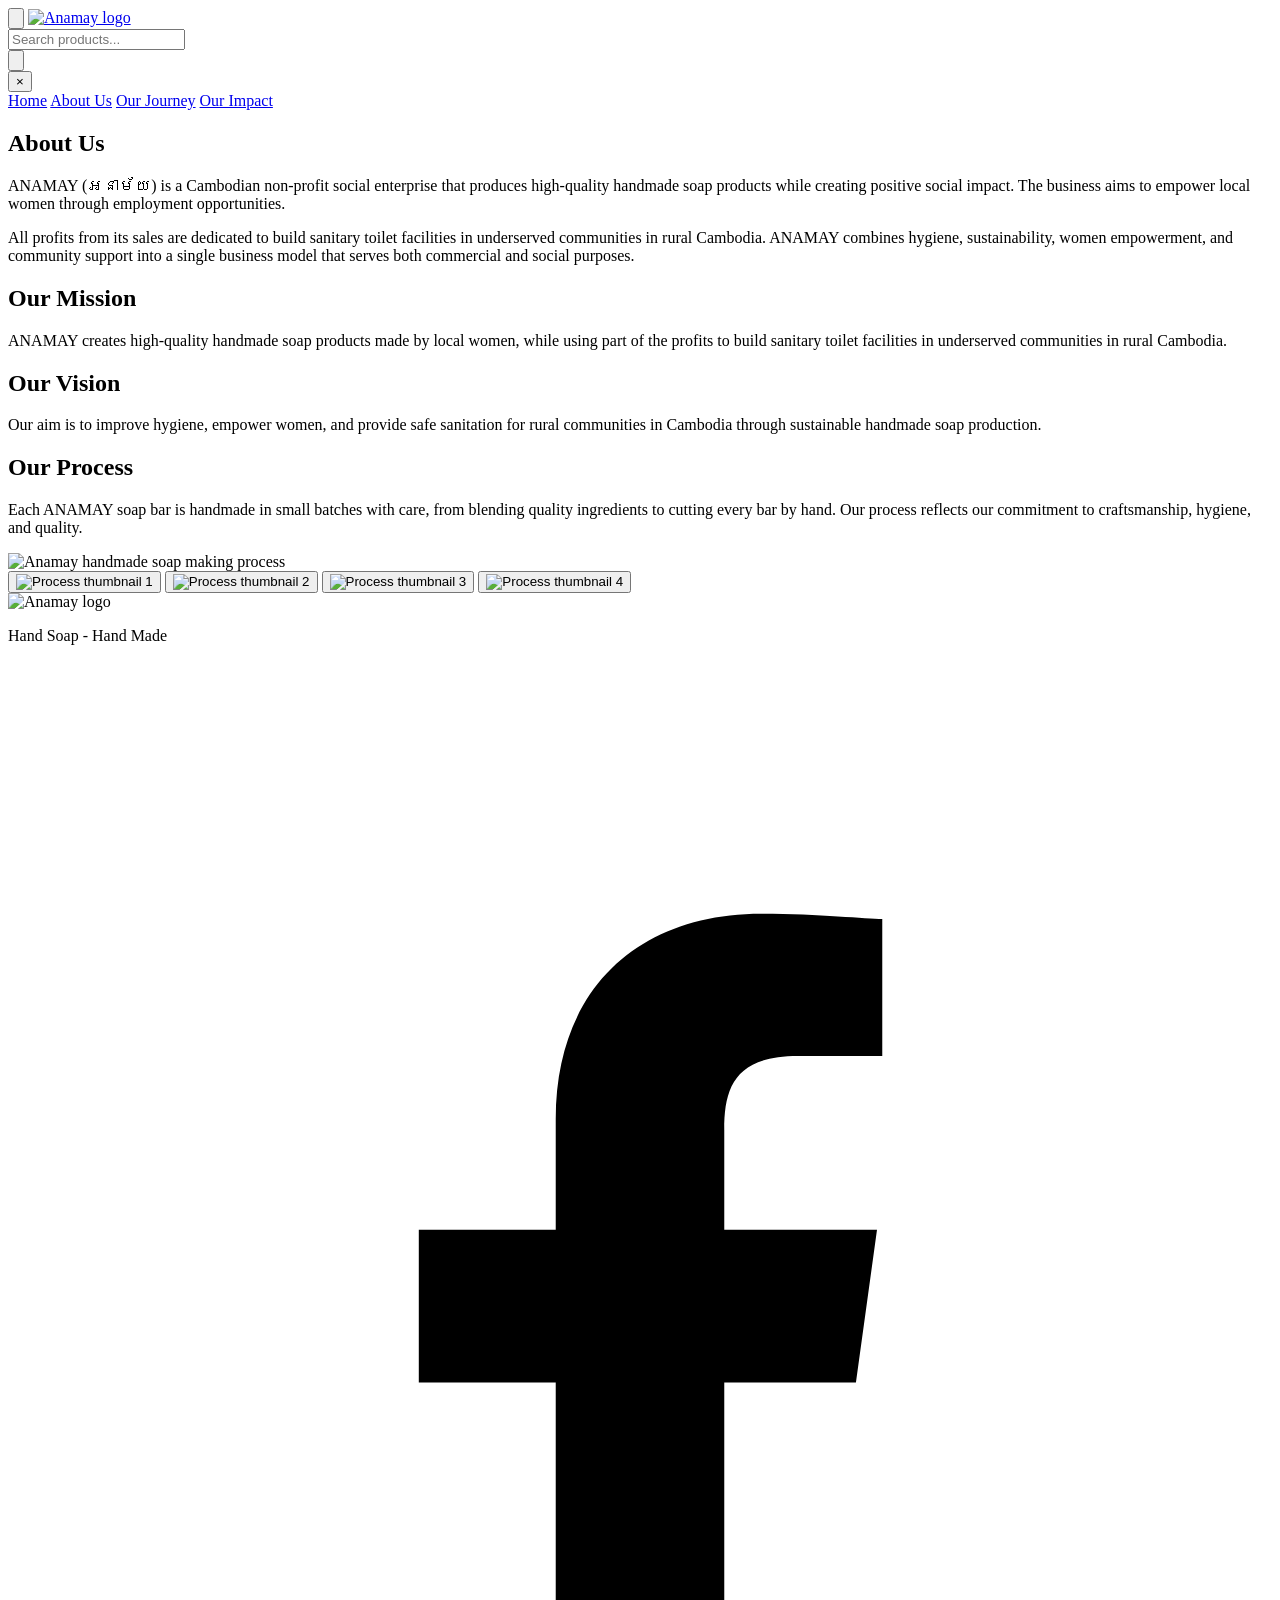
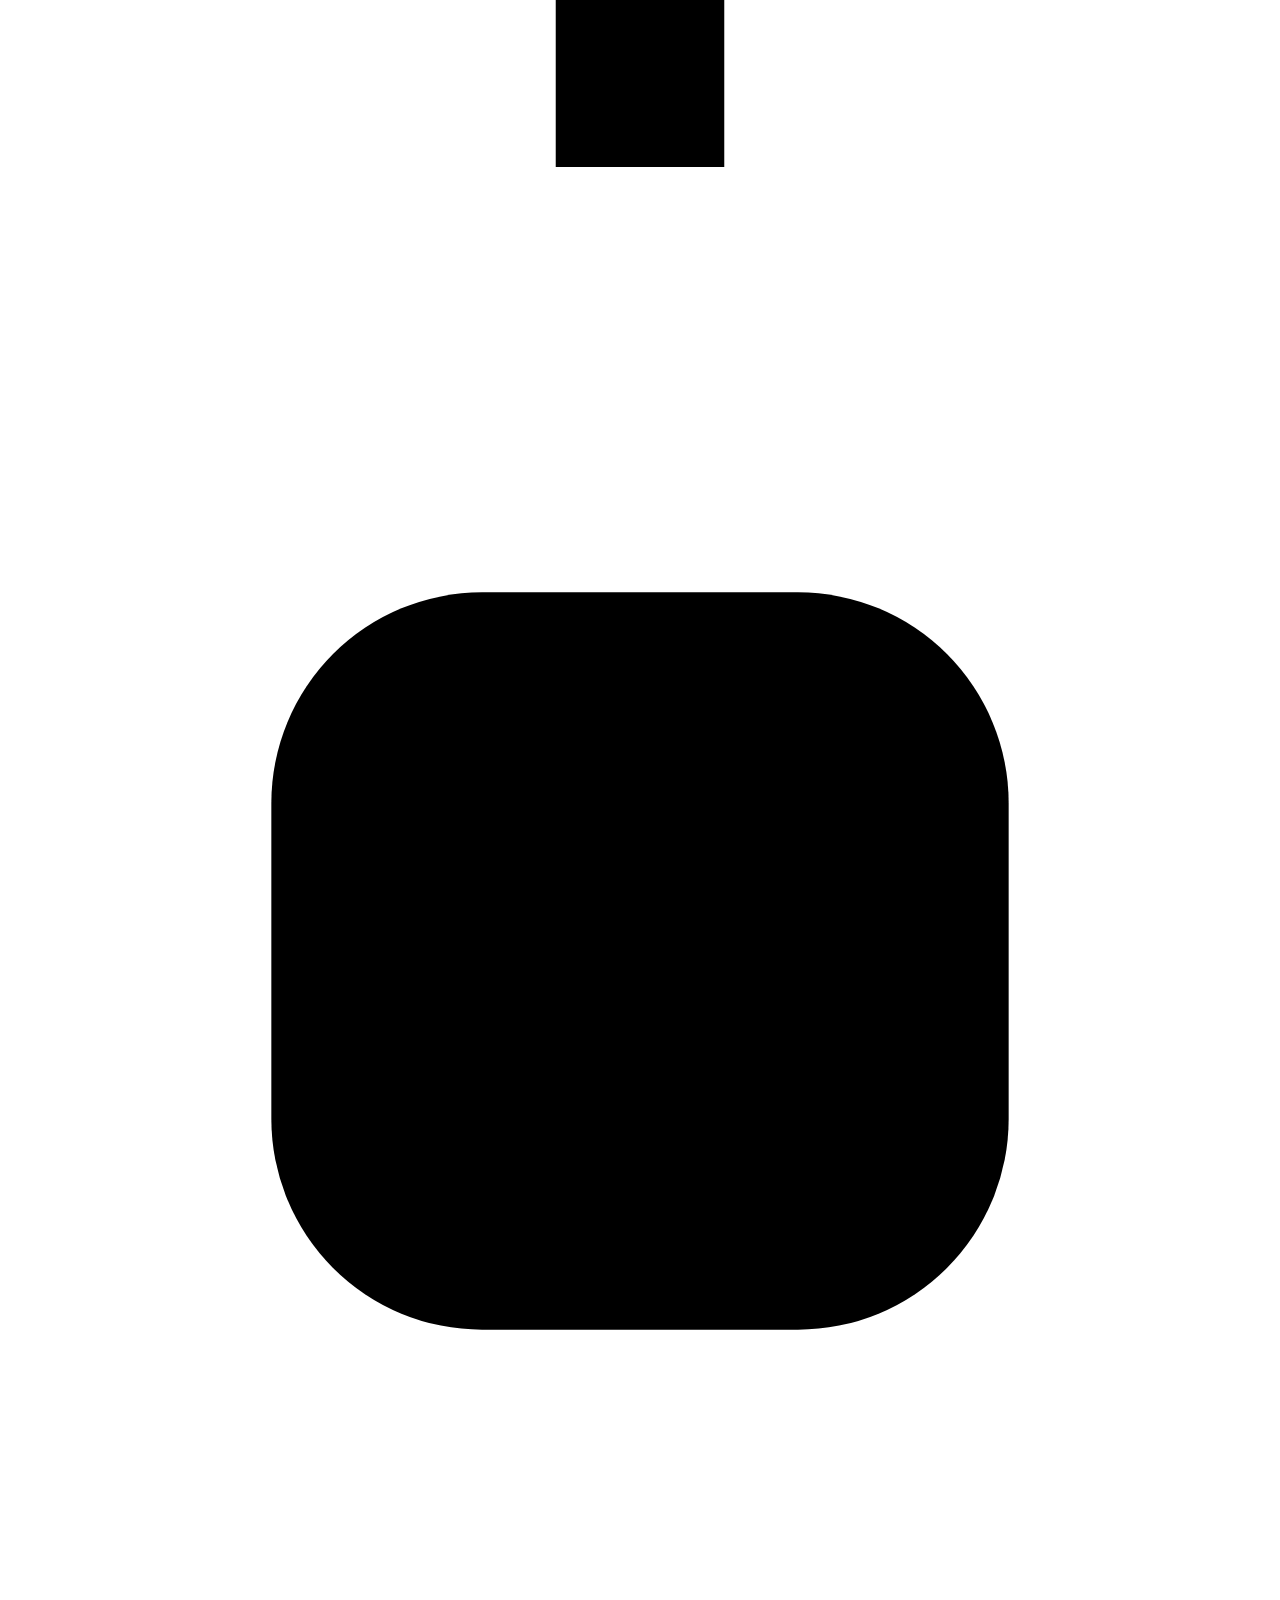
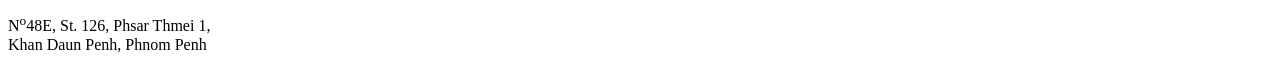
==== index.html @ b45b489f "Add files via upload" ====
<!DOCTYPE html>
<html lang="en">
<head>
  <meta charset="UTF-8" />
  <meta name="viewport" content="width=device-width, initial-scale=1.0" />
  <title>About Us | Anamay</title>

  <link rel="preconnect" href="https://fonts.googleapis.com">
  <link rel="preconnect" href="https://fonts.gstatic.com" crossorigin>
  <link href="https://fonts.googleapis.com/css2?family=Cormorant+Garamond:wght@500;600;700&family=Inter:wght@400;500;600;700&display=swap" rel="stylesheet">

  <link rel="stylesheet" href="../styles.css" />
</head>
<body class="about-us-page">
  <header class="site-header">
    <button class="icon-button" id="openMenu" aria-label="Open menu">
      <svg viewBox="0 0 24 24" aria-hidden="true">
        <line x1="3" y1="6" x2="21" y2="6"></line>
        <line x1="3" y1="12" x2="21" y2="12"></line>
        <line x1="3" y1="18" x2="21" y2="18"></line>
      </svg>
    </button>

    <a href="../home/" class="site-logo" aria-label="Anamay home">
      <img src="../images/anamay-logo.png" alt="Anamay logo" />
    </a>

    <div class="header-search">
      <input type="text" class="search-input" id="searchInput" placeholder="Search products..." />
      <div class="search-results" id="searchResults" aria-live="polite"></div>
      <button class="icon-button" id="searchToggle" aria-label="Open search">
        <svg viewBox="0 0 24 24" aria-hidden="true">
          <circle cx="11" cy="11" r="6.5"></circle>
          <line x1="16.2" y1="16.2" x2="21" y2="21"></line>
        </svg>
      </button>
    </div>
  </header>

  <aside class="side-menu" id="sideMenu">
    <button class="close-menu" id="closeMenu" aria-label="Close menu">&times;</button>
    <nav>
      <a href="../home/">Home</a>
      <a href="../about-us/">About Us</a>
      <a href="../our-journey/">Our Journey</a>
      <a href="../our-impact/">Our Impact</a>
    </nav>
  </aside>

  <div class="menu-backdrop" id="menuBackdrop"></div>

  <main class="about-page">
    <section class="about-section">
      <h1>About Us</h1>
      <div class="text-block narrow center-text">
        <p>
          ANAMAY (អនាម័យ) is a Cambodian non-profit social enterprise that produces high-quality handmade soap products while creating positive social impact. The business aims to empower local women through employment opportunities.
        </p>
        <p>
          All profits from its sales are dedicated to build sanitary toilet facilities in underserved communities in rural Cambodia. ANAMAY combines hygiene, sustainability, women empowerment, and community support into a single business model that serves both commercial and social purposes.
        </p>
      </div>
    </section>

    <section class="mission-vision-section">
      <article class="info-card">
        <h2>Our Mission</h2>
        <p>
          ANAMAY creates high-quality handmade soap products made by local women, while using part of the profits to build sanitary toilet facilities in underserved communities in rural Cambodia.
        </p>
      </article>

      <article class="info-card">
        <h2>Our Vision</h2>
        <p>
          Our aim is to improve hygiene, empower women, and provide safe sanitation for rural communities in Cambodia through sustainable handmade soap production.
        </p>
      </article>
    </section>

    <section class="process-section">
      <h2>Our Process</h2>
      <div class="text-block narrow center-text process-intro">
        <p>
          Each ANAMAY soap bar is handmade in small batches with care, from blending quality ingredients to cutting every bar by hand. Our process reflects our commitment to craftsmanship, hygiene, and quality.
        </p>
      </div>

      <div class="gallery process-gallery" data-gallery>
        <div class="main-image-wrap">
          <img class="main-gallery-image" src="../images/process-1.jpg" alt="Anamay handmade soap making process" />
        </div>

        <div class="thumbnail-row" aria-label="Choose process image">
          <button class="thumbnail is-active" data-index="0" data-image="../images/process-1.jpg" aria-label="Process image 1">
            <img src="../images/process-1.jpg" alt="Process thumbnail 1" />
          </button>
          <button class="thumbnail" data-index="1" data-image="../images/process-5.jpg" aria-label="Process image 2">
            <img src="../images/process-5.jpg" alt="Process thumbnail 2" />
          </button>
          <button class="thumbnail" data-index="2" data-image="../images/process-3.jpg" aria-label="Process image 3">
            <img src="../images/process-3.jpg" alt="Process thumbnail 3" />
          </button>
          <button class="thumbnail" data-index="3" data-image="../images/process-4.jpg" aria-label="Process image 4">
            <img src="../images/process-4.jpg" alt="Process thumbnail 4" />
          </button>
        </div>
      </div>
    </section>
  </main>

  <footer class="site-footer">
    <img src="../images/anamay-logo.png" alt="Anamay logo" class="footer-logo" />
    <p class="footer-slogan">Hand Soap - Hand Made</p>

    <div class="social-links">
      <a href="#" data-social="facebook" aria-label="Facebook">
        <svg viewBox="0 0 24 24" aria-hidden="true" class="facebook-icon">
          <path d="M13.6 21V13.7H16.1L16.5 10.8H13.6V8.9C13.6 8.1 13.8 7.5 15 7.5H16.6V4.9C16.3 4.9 15.4 4.8 14.3 4.8C12 4.8 10.4 6.2 10.4 8.7V10.8H7.8V13.7H10.4V21H13.6Z"/>
        </svg>
      </a>

      <a href="#" data-social="instagram" aria-label="Instagram">
        <svg viewBox="0 0 24 24" aria-hidden="true" class="instagram-icon">
          <rect x="5" y="5" width="14" height="14" rx="4" />
          <circle cx="12" cy="12" r="3.2" />
          <circle cx="16.7" cy="7.3" r="0.9" />
        </svg>
      </a>
    </div>

    <p class="footer-address">
      N<sup>o</sup>48E, St. 126, Phsar Thmei 1,
      <br> Khan Daun Penh, Phnom Penh
    </p>
  </footer>

  <script src="../script.js"></script>
</body>
</html>
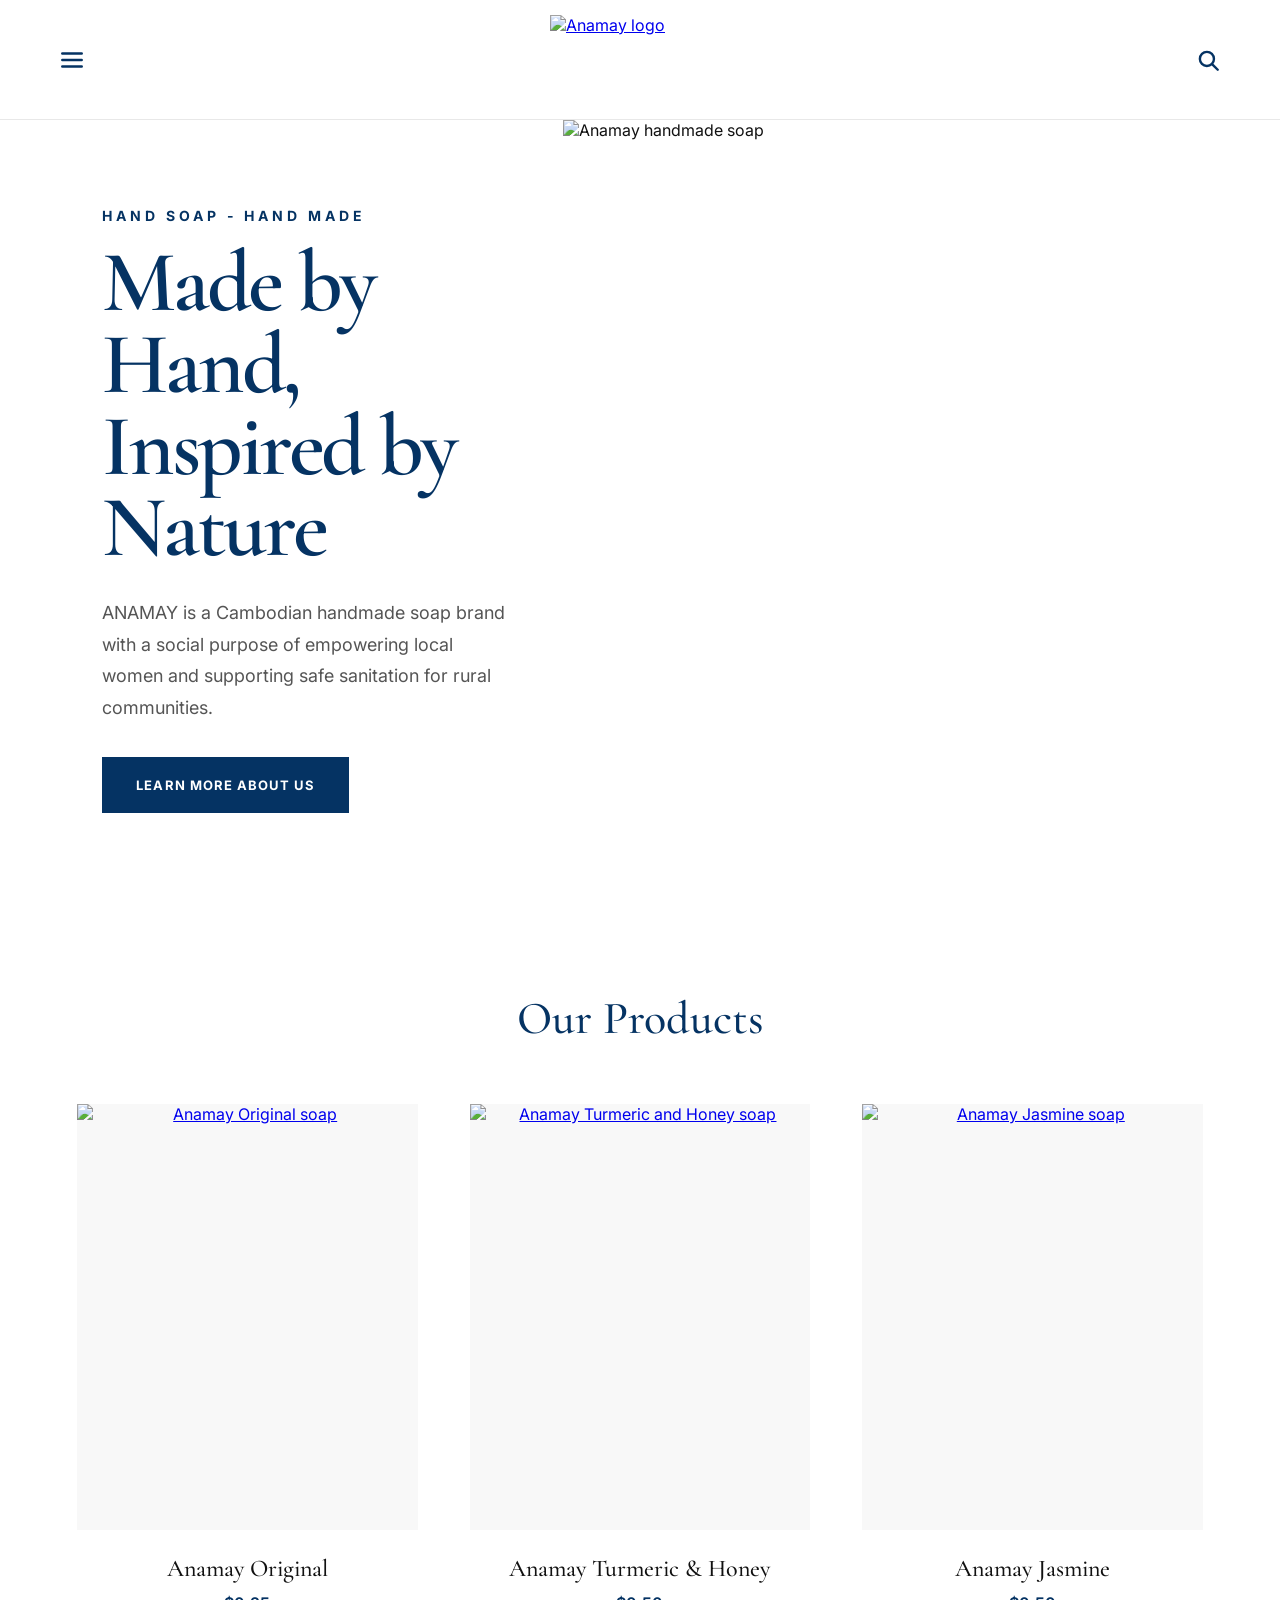
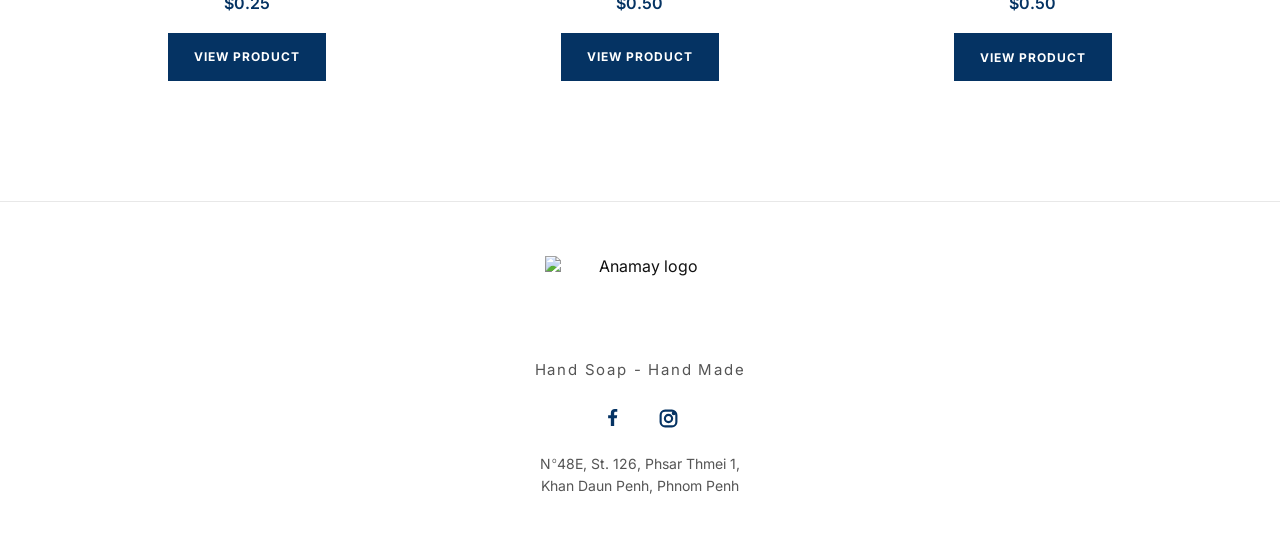
==== commit 930657c5: "Add files via upload" ====
--- a/index.html
+++ b/index.html
@@ -3,138 +3,11 @@
 <head>
   <meta charset="UTF-8" />
   <meta name="viewport" content="width=device-width, initial-scale=1.0" />
-  <title>About Us | Anamay</title>
-
-  <link rel="preconnect" href="https://fonts.googleapis.com">
-  <link rel="preconnect" href="https://fonts.gstatic.com" crossorigin>
-  <link href="https://fonts.googleapis.com/css2?family=Cormorant+Garamond:wght@500;600;700&family=Inter:wght@400;500;600;700&display=swap" rel="stylesheet">
-
-  <link rel="stylesheet" href="../styles.css" />
+  <title>Anamay</title>
+  <meta http-equiv="refresh" content="0; url=home/" />
+  <link rel="canonical" href="home/" />
 </head>
-<body class="about-us-page">
-  <header class="site-header">
-    <button class="icon-button" id="openMenu" aria-label="Open menu">
-      <svg viewBox="0 0 24 24" aria-hidden="true">
-        <line x1="3" y1="6" x2="21" y2="6"></line>
-        <line x1="3" y1="12" x2="21" y2="12"></line>
-        <line x1="3" y1="18" x2="21" y2="18"></line>
-      </svg>
-    </button>
-
-    <a href="../home/" class="site-logo" aria-label="Anamay home">
-      <img src="../images/anamay-logo.png" alt="Anamay logo" />
-    </a>
-
-    <div class="header-search">
-      <input type="text" class="search-input" id="searchInput" placeholder="Search products..." />
-      <div class="search-results" id="searchResults" aria-live="polite"></div>
-      <button class="icon-button" id="searchToggle" aria-label="Open search">
-        <svg viewBox="0 0 24 24" aria-hidden="true">
-          <circle cx="11" cy="11" r="6.5"></circle>
-          <line x1="16.2" y1="16.2" x2="21" y2="21"></line>
-        </svg>
-      </button>
-    </div>
-  </header>
-
-  <aside class="side-menu" id="sideMenu">
-    <button class="close-menu" id="closeMenu" aria-label="Close menu">&times;</button>
-    <nav>
-      <a href="../home/">Home</a>
-      <a href="../about-us/">About Us</a>
-      <a href="../our-journey/">Our Journey</a>
-      <a href="../our-impact/">Our Impact</a>
-    </nav>
-  </aside>
-
-  <div class="menu-backdrop" id="menuBackdrop"></div>
-
-  <main class="about-page">
-    <section class="about-section">
-      <h1>About Us</h1>
-      <div class="text-block narrow center-text">
-        <p>
-          ANAMAY (អនាម័យ) is a Cambodian non-profit social enterprise that produces high-quality handmade soap products while creating positive social impact. The business aims to empower local women through employment opportunities.
-        </p>
-        <p>
-          All profits from its sales are dedicated to build sanitary toilet facilities in underserved communities in rural Cambodia. ANAMAY combines hygiene, sustainability, women empowerment, and community support into a single business model that serves both commercial and social purposes.
-        </p>
-      </div>
-    </section>
-
-    <section class="mission-vision-section">
-      <article class="info-card">
-        <h2>Our Mission</h2>
-        <p>
-          ANAMAY creates high-quality handmade soap products made by local women, while using part of the profits to build sanitary toilet facilities in underserved communities in rural Cambodia.
-        </p>
-      </article>
-
-      <article class="info-card">
-        <h2>Our Vision</h2>
-        <p>
-          Our aim is to improve hygiene, empower women, and provide safe sanitation for rural communities in Cambodia through sustainable handmade soap production.
-        </p>
-      </article>
-    </section>
-
-    <section class="process-section">
-      <h2>Our Process</h2>
-      <div class="text-block narrow center-text process-intro">
-        <p>
-          Each ANAMAY soap bar is handmade in small batches with care, from blending quality ingredients to cutting every bar by hand. Our process reflects our commitment to craftsmanship, hygiene, and quality.
-        </p>
-      </div>
-
-      <div class="gallery process-gallery" data-gallery>
-        <div class="main-image-wrap">
-          <img class="main-gallery-image" src="../images/process-1.jpg" alt="Anamay handmade soap making process" />
-        </div>
-
-        <div class="thumbnail-row" aria-label="Choose process image">
-          <button class="thumbnail is-active" data-index="0" data-image="../images/process-1.jpg" aria-label="Process image 1">
-            <img src="../images/process-1.jpg" alt="Process thumbnail 1" />
-          </button>
-          <button class="thumbnail" data-index="1" data-image="../images/process-5.jpg" aria-label="Process image 2">
-            <img src="../images/process-5.jpg" alt="Process thumbnail 2" />
-          </button>
-          <button class="thumbnail" data-index="2" data-image="../images/process-3.jpg" aria-label="Process image 3">
-            <img src="../images/process-3.jpg" alt="Process thumbnail 3" />
-          </button>
-          <button class="thumbnail" data-index="3" data-image="../images/process-4.jpg" aria-label="Process image 4">
-            <img src="../images/process-4.jpg" alt="Process thumbnail 4" />
-          </button>
-        </div>
-      </div>
-    </section>
-  </main>
-
-  <footer class="site-footer">
-    <img src="../images/anamay-logo.png" alt="Anamay logo" class="footer-logo" />
-    <p class="footer-slogan">Hand Soap - Hand Made</p>
-
-    <div class="social-links">
-      <a href="#" data-social="facebook" aria-label="Facebook">
-        <svg viewBox="0 0 24 24" aria-hidden="true" class="facebook-icon">
-          <path d="M13.6 21V13.7H16.1L16.5 10.8H13.6V8.9C13.6 8.1 13.8 7.5 15 7.5H16.6V4.9C16.3 4.9 15.4 4.8 14.3 4.8C12 4.8 10.4 6.2 10.4 8.7V10.8H7.8V13.7H10.4V21H13.6Z"/>
-        </svg>
-      </a>
-
-      <a href="#" data-social="instagram" aria-label="Instagram">
-        <svg viewBox="0 0 24 24" aria-hidden="true" class="instagram-icon">
-          <rect x="5" y="5" width="14" height="14" rx="4" />
-          <circle cx="12" cy="12" r="3.2" />
-          <circle cx="16.7" cy="7.3" r="0.9" />
-        </svg>
-      </a>
-    </div>
-
-    <p class="footer-address">
-      N<sup>o</sup>48E, St. 126, Phsar Thmei 1,
-      <br> Khan Daun Penh, Phnom Penh
-    </p>
-  </footer>
-
-  <script src="../script.js"></script>
+<body>
+  <p>Redirecting to <a href="home/">Anamay Home</a>...</p>
 </body>
 </html>
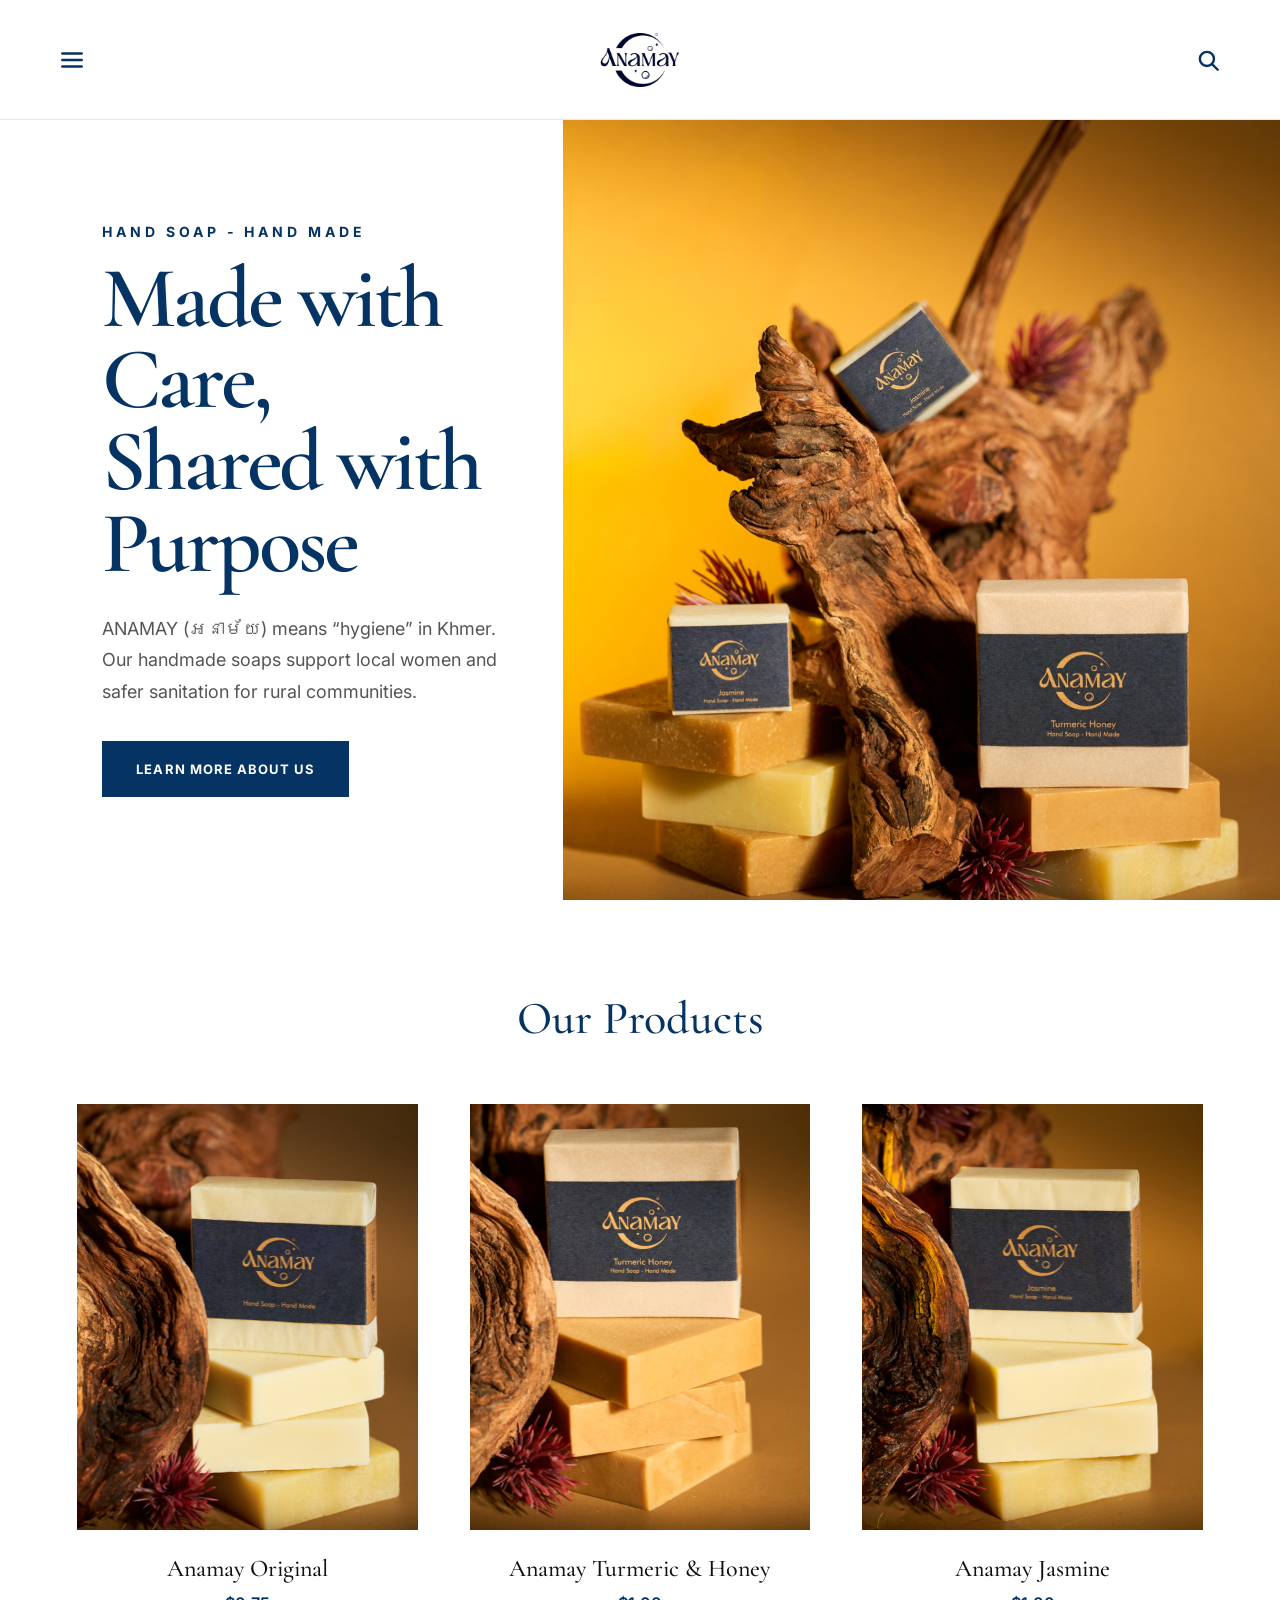
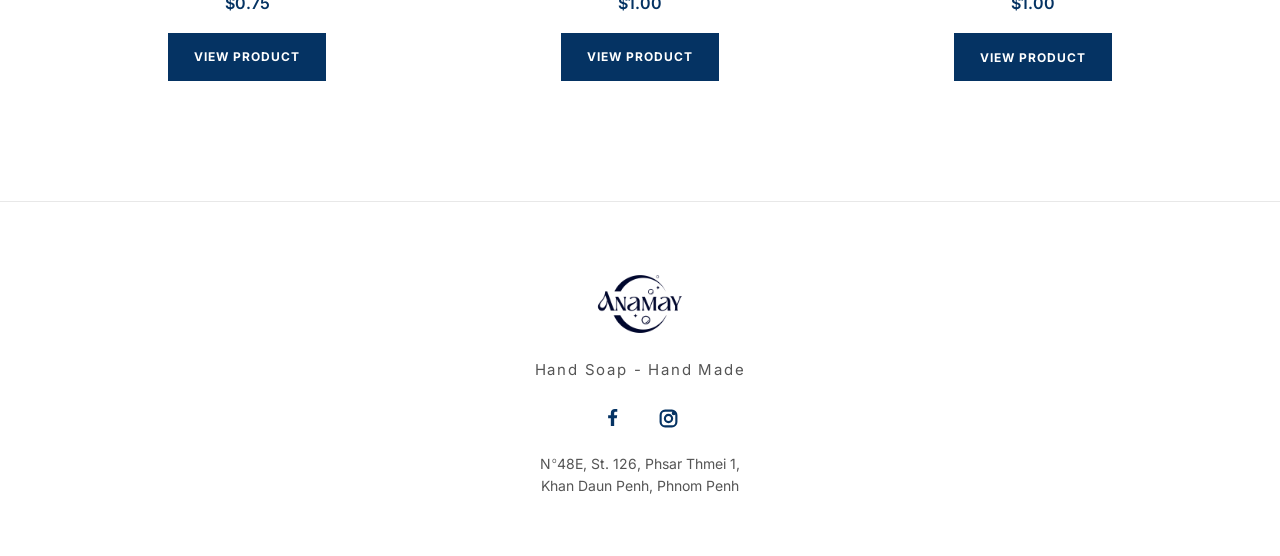
==== commit 984902c6: "update on price and home page" ====
--- a/index.html
+++ b/index.html
@@ -3,11 +3,129 @@
 <head>
   <meta charset="UTF-8" />
   <meta name="viewport" content="width=device-width, initial-scale=1.0" />
-  <title>Anamay</title>
-  <meta http-equiv="refresh" content="0; url=home/" />
-  <link rel="canonical" href="home/" />
+  <title>Anamay | Cambodian Handmade Soap</title>
+
+  <link rel="preconnect" href="https://fonts.googleapis.com">
+  <link rel="preconnect" href="https://fonts.gstatic.com" crossorigin>
+  <link href="https://fonts.googleapis.com/css2?family=Cormorant+Garamond:wght@500;600;700&family=Inter:wght@400;500;600;700&display=swap" rel="stylesheet">
+
+  <link rel="stylesheet" href="./styles.css" />
 </head>
-<body>
-  <p>Redirecting to <a href="home/">Anamay Home</a>...</p>
+
+<body class="home-page">
+<header class="site-header">
+  <button class="icon-button" id="openMenu" aria-label="Open menu">
+    <svg viewBox="0 0 24 24" aria-hidden="true">
+      <line x1="3" y1="6" x2="21" y2="6"></line>
+      <line x1="3" y1="12" x2="21" y2="12"></line>
+      <line x1="3" y1="18" x2="21" y2="18"></line>
+    </svg>
+  </button>
+
+  <a href="./" class="site-logo" aria-label="Anamay home">
+    <img src="./images/anamay-logo.png" alt="Anamay logo" />
+  </a>
+
+  <div class="header-search">
+    <input type="text" class="search-input" id="searchInput" placeholder="Search products..." />
+    <div class="search-results" id="searchResults" aria-live="polite"></div>
+    <button class="icon-button" id="searchToggle" aria-label="Open search">
+      <svg viewBox="0 0 24 24" aria-hidden="true">
+        <circle cx="11" cy="11" r="6.5"></circle>
+        <line x1="16.2" y1="16.2" x2="21" y2="21"></line>
+      </svg>
+    </button>
+  </div>
+</header>
+
+<aside class="side-menu" id="sideMenu">
+  <button class="close-menu" id="closeMenu" aria-label="Close menu">&times;</button>
+  <nav>
+    <a href="./">Home</a>
+    <a href="./about-us/">About Us</a>
+    <a href="./our-journey/">Our Journey</a>
+    <a href="./our-impact/">Our Impact</a>
+  </nav>
+</aside>
+
+<div class="menu-backdrop" id="menuBackdrop"></div>
+
+<main>
+  <section class="hero">
+    <div class="hero-copy">
+      <p class="eyebrow">Hand Soap - Hand Made</p>
+      <h1>Made with Care, <br> Shared with Purpose</h1>
+      <p class="hero-description">
+        ANAMAY (អនាម័យ) means “hygiene” in Khmer. Our handmade soaps support local women and safer sanitation for rural communities.
+      </p>
+      <a href="./about-us/" class="primary-button">Learn More About Us</a>
+    </div>
+
+    <div class="hero-image">
+      <img src="./images/hero.jpg" alt="Anamay handmade soap" />
+    </div>
+  </section>
+
+  <section class="products" id="products">
+    <h2>Our Products</h2>
+
+    <div class="product-grid">
+      <article class="product-card">
+        <a href="./anamay-original/" class="product-image">
+          <img src="./images/product-original.jpg" alt="Anamay Original soap" />
+        </a>
+        <h3>Anamay Original</h3>
+        <p class="price">$0.75</p>
+        <a href="./anamay-original/" class="product-button">View Product</a>
+      </article>
+
+      <article class="product-card">
+        <a href="./turmeric-honey/" class="product-image">
+          <img src="./images/product-turmeric-honey.jpg" alt="Anamay Turmeric and Honey soap" />
+        </a>
+        <h3>Anamay Turmeric &amp; Honey</h3>
+        <p class="price">$1.00</p>
+        <a href="./turmeric-honey/" class="product-button">View Product</a>
+      </article>
+
+      <article class="product-card">
+        <a href="./jasmine/" class="product-image">
+          <img src="./images/product-jasmine.jpg" alt="Anamay Jasmine soap" />
+        </a>
+        <h3>Anamay Jasmine</h3>
+        <p class="price">$1.00</p>
+        <a href="./jasmine/" class="product-button">View Product</a>
+      </article>
+    </div>
+  </section>
+</main>
+
+<footer class="site-footer">
+  <img src="./images/anamay-logo.png" alt="Anamay logo" class="footer-logo" />
+  <p class="footer-slogan">Hand Soap - Hand Made</p>
+
+  <div class="social-links">
+    <a href="#" data-social="facebook" aria-label="Facebook">
+      <svg viewBox="0 0 24 24" aria-hidden="true" class="facebook-icon">
+        <path d="M13.6 21V13.7H16.1L16.5 10.8H13.6V8.9C13.6 8.1 13.8 7.5 15 7.5H16.6V4.9C16.3 4.9 15.4 4.8 14.3 4.8C12 4.8 10.4 6.2 10.4 8.7V10.8H7.8V13.7H10.4V21H13.6Z"/>
+      </svg>
+    </a>
+
+    <a href="#" data-social="instagram" aria-label="Instagram">
+      <svg viewBox="0 0 24 24" aria-hidden="true" class="instagram-icon">
+        <rect x="5" y="5" width="14" height="14" rx="4" />
+        <circle cx="12" cy="12" r="3.2" />
+        <circle cx="16.7" cy="7.3" r="0.9" />
+      </svg>
+    </a>
+  </div>
+
+  <p class="footer-address">
+    N<sup>o</sup>48E, St. 126, Phsar Thmei 1,
+    <br> Khan Daun Penh, Phnom Penh
+  </p>
+</footer>
+
+<script src="./script.js"></script>
 </body>
-</html>
+</html>
--- a/styles.css
+++ b/styles.css
@@ -0,0 +1,1129 @@
+:root {
+  --brand-blue: #053363;
+  --white: #ffffff;
+  --text: #111111;
+  --muted: #555555;
+  --border: #e8e8e8;
+  --soft: #f8f8f8;
+}
+
+* {
+  box-sizing: border-box;
+}
+
+html {
+  scroll-behavior: smooth;
+}
+
+body {
+  margin: 0;
+  background: var(--white);
+  color: var(--text);
+  font-family: "Inter", Arial, sans-serif;
+}
+
+img {
+  max-width: 100%;
+  display: block;
+}
+
+/* SHARED HEADER */
+.site-header {
+  height: 120px;
+  background: var(--white);
+  border-bottom: 1px solid var(--border);
+  display: flex;
+  align-items: center;
+  justify-content: space-between;
+  padding: 0 4vw;
+  position: sticky;
+  top: 0;
+  z-index: 20;
+}
+
+.site-logo {
+  position: absolute;
+  left: 50%;
+  transform: translateX(-50%);
+  height: 96px;
+  display: flex;
+  align-items: center;
+  justify-content: center;
+}
+
+.site-logo img {
+  width: 180px;
+  height: 90px;
+  object-fit: contain;
+}
+
+.icon-button {
+  width: 42px;
+  height: 42px;
+  border: 0;
+  background: transparent;
+  padding: 8px;
+  cursor: pointer;
+  color: var(--brand-blue);
+}
+
+.icon-button svg {
+  width: 100%;
+  height: 100%;
+  fill: none;
+  stroke: currentColor;
+  stroke-width: 2.2;
+  stroke-linecap: round;
+}
+
+.header-search {
+  display: flex;
+  align-items: center;
+  gap: 10px;
+}
+
+.search-input {
+  width: 0;
+  opacity: 0;
+  border: 0;
+  border-bottom: 1px solid var(--brand-blue);
+  outline: 0;
+  padding: 8px 0;
+  font-family: inherit;
+  transition: width 0.25s ease, opacity 0.25s ease;
+}
+
+.search-input.is-visible {
+  width: 210px;
+  opacity: 1;
+  padding: 8px 4px;
+}
+
+/* PRODUCT SEARCH */
+.header-search {
+  position: relative;
+}
+
+.search-results {
+  position: absolute;
+  top: 48px;
+  right: 0;
+  width: 310px;
+  background: var(--white);
+  border: 1px solid var(--border);
+  box-shadow: 0 18px 45px rgba(0, 0, 0, 0.08);
+  padding: 8px;
+  display: none;
+  z-index: 60;
+}
+
+.search-results.is-visible {
+  display: block;
+}
+
+.search-result-item {
+  display: grid;
+  grid-template-columns: 48px 1fr;
+  gap: 12px;
+  align-items: center;
+  padding: 10px;
+  text-decoration: none;
+  color: var(--text);
+  transition: background 0.2s ease;
+}
+
+.search-result-item:hover {
+  background: var(--soft);
+}
+
+.search-result-item img {
+  width: 48px;
+  height: 48px;
+  object-fit: cover;
+  background: var(--soft);
+}
+
+.search-result-item strong {
+  display: block;
+  color: var(--brand-blue);
+  font-family: "Cormorant Garamond", serif;
+  font-size: 20px;
+  line-height: 1;
+  font-weight: 600;
+}
+
+.search-result-item span {
+  display: block;
+  margin-top: 5px;
+  color: var(--muted);
+  font-size: 13px;
+}
+
+.search-empty {
+  padding: 14px 12px;
+  color: var(--muted);
+  font-size: 14px;
+  text-align: left;
+}
+
+@media (max-width: 900px) {
+  .search-results {
+    width: min(310px, 82vw);
+    top: 46px;
+  }
+}
+
+
+.side-menu {
+  position: fixed;
+  top: 0;
+  left: -340px;
+  width: 320px;
+  max-width: 85vw;
+  height: 100vh;
+  background: var(--white);
+  z-index: 40;
+  padding: 36px 32px;
+  transition: left 0.3s ease;
+  border-right: 1px solid var(--border);
+}
+
+.side-menu.is-open {
+  left: 0;
+}
+
+.close-menu {
+  border: 0;
+  background: transparent;
+  color: var(--brand-blue);
+  font-size: 34px;
+  cursor: pointer;
+  margin-bottom: 52px;
+}
+
+.side-menu nav {
+  display: flex;
+  flex-direction: column;
+  gap: 26px;
+}
+
+.side-menu a {
+  color: var(--brand-blue);
+  text-decoration: none;
+  font-family: "Cormorant Garamond", serif;
+  font-size: 32px;
+}
+
+.menu-backdrop {
+  position: fixed;
+  inset: 0;
+  background: rgba(0, 0, 0, 0.2);
+  z-index: 30;
+  opacity: 0;
+  pointer-events: none;
+  transition: opacity 0.3s ease;
+}
+
+.menu-backdrop.is-visible {
+  opacity: 1;
+  pointer-events: auto;
+}
+
+/* HOME */
+.hero {
+  min-height: calc(100vh - 120px);
+  display: grid;
+  grid-template-columns: 44% 56%;
+  background: var(--white);
+}
+
+.hero-copy {
+  display: flex;
+  flex-direction: column;
+  justify-content: center;
+  padding: 6vw 3.5vw 6vw 8vw;
+}
+
+.eyebrow {
+  margin: 0 0 18px;
+  color: var(--brand-blue);
+  font-size: 14px;
+  letter-spacing: 0.28em;
+  text-transform: uppercase;
+  font-weight: 700;
+}
+
+.hero h1 {
+  margin: 0;
+  color: var(--brand-blue);
+  font-family: "Cormorant Garamond", serif;
+  font-size: clamp(64px, 6.8vw, 124px);
+  line-height: 0.94;
+  font-weight: 600;
+  letter-spacing: -0.035em;
+}
+
+.hero-description {
+  max-width: 520px;
+  margin: 28px 0 34px;
+  color: var(--muted);
+  font-size: 18px;
+  line-height: 1.75;
+}
+
+.primary-button,
+.product-button {
+  display: inline-flex;
+  align-items: center;
+  justify-content: center;
+  background: var(--brand-blue);
+  color: var(--white);
+  text-decoration: none;
+  text-transform: uppercase;
+  letter-spacing: 0.08em;
+  font-size: 13px;
+  font-weight: 700;
+  min-height: 56px;
+  padding: 0 34px;
+  width: fit-content;
+  transition: opacity 0.2s ease;
+}
+
+.primary-button:hover,
+.product-button:hover {
+  opacity: 0.86;
+}
+
+.hero-image {
+  height: calc(100vh - 120px);
+  min-height: 650px;
+  overflow: hidden;
+}
+
+.hero-image img {
+  width: 100%;
+  height: 100%;
+  object-fit: cover;
+  object-position: center 58%;
+}
+
+.products {
+  padding: 90px 6vw 120px;
+}
+
+.products h2 {
+  margin: 0 0 58px;
+  color: var(--brand-blue);
+  text-align: center;
+  font-family: "Cormorant Garamond", serif;
+  font-size: 46px;
+  font-weight: 500;
+}
+
+.product-grid {
+  display: grid;
+  grid-template-columns: repeat(3, minmax(0, 1fr));
+  gap: 52px;
+  max-width: 1220px;
+  margin: 0 auto;
+}
+
+.product-card {
+  text-align: center;
+}
+
+.product-image {
+  display: block;
+  aspect-ratio: 4 / 5;
+  background: var(--soft);
+  overflow: hidden;
+  margin-bottom: 24px;
+}
+
+.product-image img {
+  width: 100%;
+  height: 100%;
+  object-fit: cover;
+  object-position: center 56%;
+  transition: transform 0.35s ease;
+}
+
+.product-card:hover .product-image img {
+  transform: scale(1.03);
+}
+
+.product-card h3 {
+  margin: 0 0 10px;
+  font-family: "Cormorant Garamond", serif;
+  font-size: 24px;
+  color: var(--text);
+  font-weight: 500;
+}
+
+.price {
+  margin: 0 0 20px;
+  color: var(--brand-blue);
+  font-size: 16px;
+  font-weight: 600;
+}
+
+.product-button {
+  min-height: 48px;
+  padding: 0 26px;
+  font-size: 12px;
+}
+
+/* CLEAN CONTENT PAGES */
+.about-page,
+.impact-page {
+  padding: 0 8vw 120px;
+}
+
+.about-section,
+.process-section,
+.impact-section {
+  max-width: 980px;
+  margin: 0 auto;
+  padding-top: 88px;
+  text-align: center;
+}
+
+.about-section h1,
+.process-section h2,
+.impact-section h1,
+.impact-section h2,
+.journey-clean-block h2 {
+  margin: 0;
+  color: var(--brand-blue);
+  font-family: "Cormorant Garamond", serif;
+  font-size: clamp(56px, 6vw, 96px);
+  line-height: 0.95;
+  font-weight: 600;
+  letter-spacing: -0.035em;
+  text-align: center;
+}
+
+.text-block p,
+.info-card p,
+.impact-text p,
+.journey-clean-block p {
+  color: var(--muted);
+  font-size: 18px;
+  line-height: 1.85;
+}
+
+.text-block p,
+.impact-text p,
+.journey-clean-block p {
+  margin: 0 0 18px;
+}
+
+.narrow {
+  max-width: 850px;
+  margin-left: auto;
+  margin-right: auto;
+}
+
+.center-text {
+  text-align: center;
+}
+
+.about-section .text-block {
+  margin-top: 30px;
+}
+
+.mission-vision-section {
+  display: grid;
+  grid-template-columns: repeat(2, minmax(0, 1fr));
+  gap: 28px;
+  padding-top: 70px;
+}
+
+.info-card {
+  border: 1px solid var(--border);
+  padding: 36px 36px 42px;
+  background: var(--white);
+  text-align: center;
+}
+
+.info-card h2 {
+  margin: 0 0 18px;
+  color: var(--brand-blue);
+  font-family: "Cormorant Garamond", serif;
+  font-size: clamp(34px, 3.2vw, 52px);
+  line-height: 1;
+  font-weight: 600;
+}
+
+.info-card p {
+  margin: 0;
+}
+
+.process-intro,
+.impact-text {
+  max-width: 860px;
+  margin: 26px auto 34px;
+}
+
+.journey-page {
+  min-height: calc(100vh - 120px);
+}
+
+.journey-clean-section {
+  max-width: 980px;
+  margin: 0 auto;
+  padding: 82px 0 120px;
+  text-align: center;
+}
+
+.journey-clean-block {
+  max-width: 860px;
+  margin: 0 auto 54px;
+  padding-bottom: 54px;
+  border-bottom: 1px solid var(--border);
+  text-align: center;
+}
+
+.journey-clean-block:last-child {
+  margin-bottom: 0;
+  padding-bottom: 0;
+  border-bottom: 0;
+}
+
+.journey-clean-block h2 {
+  margin-bottom: 18px;
+  font-size: clamp(38px, 4vw, 62px);
+}
+
+.journey-clean-block p {
+  margin: 0;
+}
+
+.impact-section-divider {
+  margin-top: 86px;
+  padding-top: 86px;
+  border-top: 1px solid var(--border);
+}
+
+/* SHARED GALLERIES */
+.gallery {
+  max-width: 940px;
+  margin: 0 auto;
+}
+
+.main-image-wrap {
+  width: 100%;
+  aspect-ratio: 16 / 9;
+  background: var(--soft);
+  overflow: hidden;
+}
+
+.main-gallery-image,
+.main-impact-image,
+.main-process-image {
+  width: 100%;
+  height: 100%;
+  object-fit: cover;
+  object-position: center;
+}
+
+.thumbnail-row {
+  width: 100%;
+  display: flex;
+  justify-content: center;
+  gap: 10px;
+  margin: 16px auto 0;
+  overflow-x: auto;
+  padding-bottom: 4px;
+}
+
+.thumbnail {
+  min-width: 54px;
+  width: 54px;
+  height: 54px;
+  border: 2px solid transparent;
+  padding: 0;
+  background: var(--soft);
+  cursor: pointer;
+  overflow: hidden;
+  opacity: 0.72;
+  transition: border-color 0.2s ease, opacity 0.2s ease;
+}
+
+.thumbnail img {
+  width: 100%;
+  height: 100%;
+  object-fit: cover;
+}
+
+.thumbnail:hover {
+  opacity: 1;
+}
+
+.thumbnail.is-active {
+  border-color: var(--brand-blue);
+  opacity: 1;
+}
+
+/* PRODUCT DETAIL */
+.product-page {
+  min-height: calc(100vh - 120px);
+  display: grid;
+  grid-template-columns: 52% 48%;
+  align-items: center;
+  gap: 6vw;
+  padding: 70px 8vw;
+}
+
+.product-gallery {
+  width: 100%;
+  max-width: none;
+}
+
+.product-main-wrap {
+  width: min(100%, 640px);
+  aspect-ratio: 4 / 5;
+  margin: 0 auto;
+}
+
+.main-product-image {
+  width: 100%;
+  height: 100%;
+  object-fit: cover;
+  object-position: center;
+}
+
+.product-gallery .thumbnail-row {
+  width: min(100%, 640px);
+}
+
+.product-info {
+  max-width: 560px;
+}
+
+.product-info h1 {
+  margin: 0 0 22px;
+  color: var(--brand-blue);
+  font-family: "Cormorant Garamond", serif;
+  font-size: clamp(58px, 7vw, 112px);
+  line-height: 0.95;
+  font-weight: 600;
+  letter-spacing: -0.035em;
+}
+
+.product-detail-price {
+  color: var(--brand-blue);
+  font-size: 24px;
+  font-weight: 700;
+  margin-bottom: 44px;
+}
+
+.info-block,
+.size-block,
+.inquiry-block {
+  padding-top: 26px;
+  border-top: 1px solid var(--border);
+  margin-top: 26px;
+}
+
+.info-block h2,
+.size-block h2,
+.inquiry-block h2 {
+  margin: 0 0 16px;
+  color: var(--brand-blue);
+  font-size: 14px;
+  letter-spacing: 0.18em;
+  text-transform: uppercase;
+}
+
+.info-block ul {
+  list-style: none;
+  padding: 0;
+  margin: 0;
+}
+
+.info-block li {
+  color: var(--muted);
+  font-size: 18px;
+  line-height: 1.9;
+}
+
+.size-options {
+  display: flex;
+  gap: 12px;
+  flex-wrap: wrap;
+}
+
+.size-option {
+  min-width: 110px;
+  height: 48px;
+  border: 1px solid var(--brand-blue);
+  background: var(--white);
+  color: var(--brand-blue);
+  font-family: inherit;
+  font-weight: 700;
+  cursor: pointer;
+  transition: background 0.2s ease, color 0.2s ease;
+}
+
+.size-option.is-selected {
+  background: var(--brand-blue);
+  color: var(--white);
+}
+
+/* SHARED SOCIAL ICONS */
+.social-links,
+.inquiry-icons {
+  display: flex;
+  justify-content: center;
+  align-items: center;
+  gap: 22px;
+}
+
+.inquiry-icons {
+  justify-content: flex-start;
+  gap: 18px;
+}
+
+.social-links {
+  margin-bottom: 18px;
+}
+
+.social-links a,
+.inquiry-icons a {
+  color: var(--brand-blue);
+  width: 34px;
+  height: 34px;
+  display: inline-flex;
+  align-items: center;
+  justify-content: center;
+  line-height: 0;
+}
+
+.social-links svg,
+.inquiry-icons svg {
+  display: block;
+}
+
+.facebook-icon {
+  width: 25px;
+  height: 25px;
+  transform: translateY(-2px);
+}
+
+.facebook-icon path {
+  fill: currentColor;
+}
+
+.instagram-icon {
+  width: 27px;
+  height: 27px;
+  fill: none;
+  stroke: currentColor;
+  stroke-width: 1.9;
+  stroke-linecap: round;
+  stroke-linejoin: round;
+  transform: translateY(0);
+}
+
+.telegram-icon {
+  width: 28px;
+  height: 28px;
+  transform: translateY(-1px);
+}
+
+.telegram-icon path {
+  fill: currentColor;
+}
+
+/* SHARED FOOTER */
+.site-footer {
+  border-top: 1px solid var(--border);
+  padding: 54px 24px 58px;
+  text-align: center;
+}
+
+.footer-logo {
+  width: 190px;
+  height: 96px;
+  object-fit: contain;
+  margin: 0 auto 8px;
+}
+
+.footer-slogan {
+  margin: 0 0 22px;
+  color: var(--muted);
+  font-size: 15px;
+  letter-spacing: 0.12em;
+}
+
+.footer-address {
+  margin: 0;
+  color: var(--muted);
+  font-size: 14px;
+  line-height: 1.6;
+}
+
+.footer-address sup {
+  font-size: 0.55em;
+  vertical-align: super;
+  margin-left: 1px;
+}
+
+/* MOBILE */
+@media (max-width: 900px) {
+  .site-header {
+    height: 96px;
+    padding: 0 22px;
+  }
+
+  .site-logo {
+    height: 82px;
+  }
+
+  .site-logo img {
+    width: 148px;
+    height: 76px;
+  }
+
+  .search-input.is-visible {
+    width: 135px;
+  }
+
+  .hero {
+    min-height: auto;
+    grid-template-columns: 1fr;
+  }
+
+  .hero-copy {
+    padding: 46px 24px 58px;
+    order: 2;
+  }
+
+  .hero h1 {
+    font-size: clamp(46px, 13vw, 68px);
+  }
+
+  .hero-description {
+    font-size: 16px;
+    margin: 24px 0 30px;
+  }
+
+  .hero-image {
+    order: 1;
+    height: 70vh;
+    min-height: 480px;
+  }
+
+  .products {
+    padding: 70px 22px 90px;
+  }
+
+  .product-grid {
+    grid-template-columns: 1fr;
+    gap: 54px;
+  }
+
+  .about-page,
+  .impact-page {
+    padding: 0 24px 86px;
+  }
+
+  .about-section,
+  .process-section,
+  .impact-section {
+    padding-top: 62px;
+  }
+
+  .about-section h1,
+  .process-section h2,
+  .impact-section h1,
+  .impact-section h2 {
+    font-size: clamp(42px, 11vw, 64px);
+  }
+
+  .text-block p,
+  .info-card p,
+  .impact-text p,
+  .journey-clean-block p {
+    font-size: 16px;
+  }
+
+  .mission-vision-section {
+    grid-template-columns: 1fr;
+    gap: 18px;
+    padding-top: 48px;
+  }
+
+  .info-card {
+    padding: 28px 24px 32px;
+  }
+
+  .journey-clean-section {
+    padding-top: 58px;
+    padding-bottom: 86px;
+  }
+
+  .journey-clean-block {
+    padding-bottom: 42px;
+    margin-bottom: 42px;
+  }
+
+  .journey-clean-block h2 {
+    font-size: clamp(34px, 10vw, 48px);
+  }
+
+  .impact-section-divider {
+    margin-top: 58px;
+    padding-top: 58px;
+  }
+
+  .main-image-wrap {
+    aspect-ratio: 4 / 5;
+  }
+
+  .thumbnail-row {
+    justify-content: flex-start;
+  }
+
+  .thumbnail {
+    min-width: 52px;
+    width: 52px;
+    height: 52px;
+  }
+
+  .product-page {
+    grid-template-columns: 1fr;
+    gap: 44px;
+    padding: 30px 22px 70px;
+  }
+
+  .product-main-wrap {
+    width: 100%;
+    aspect-ratio: 4 / 5;
+  }
+
+  .product-gallery .thumbnail-row {
+    width: 100%;
+  }
+
+  .product-info {
+    max-width: none;
+  }
+
+  .product-info h1 {
+    font-size: clamp(52px, 15vw, 76px);
+  }
+
+  .product-detail-price {
+    margin-bottom: 34px;
+  }
+
+  .footer-logo {
+    width: 175px;
+    height: 88px;
+  }
+}
+
+
+/* PAGE-SPECIFIC REFINEMENTS FOR GITHUB READY VERSION */
+.home-page .side-menu a[href="../home/"],
+.about-us-page .side-menu a[href="../about-us/"],
+.our-journey-page .side-menu a[href="../our-journey/"],
+.our-impact-page .side-menu a[href="../our-impact/"] {
+  font-weight: 700;
+}
+
+.about-us-page .about-section {
+  padding-top: 92px;
+}
+
+.our-journey-page .journey-clean-section {
+  max-width: 980px;
+}
+
+.our-journey-page .journey-clean-block h2,
+.our-impact-page .impact-section h1,
+.our-impact-page .impact-section h2 {
+  color: var(--brand-blue);
+}
+
+.our-impact-page .impact-section {
+  padding-top: 92px;
+}
+
+.product-detail-page .site-header {
+  position: sticky;
+}
+
+.product-detail-page .product-page {
+  padding-top: 88px;
+  padding-bottom: 96px;
+}
+
+.turmeric-page .product-info h1,
+.jasmine-page .product-info h1 {
+  max-width: 620px;
+}
+
+@media (max-width: 900px) {
+  .product-detail-page .product-page {
+    padding-top: 38px;
+  }
+
+  .about-us-page .about-section,
+  .our-impact-page .impact-section {
+    padding-top: 64px;
+  }
+}
+
+
+/* JOURNEY AWARENESS SECTION */
+.our-journey-page .journey-awareness-gallery {
+  margin-top: 38px;
+}
+
+.our-journey-page .journey-awareness-gallery .main-image-wrap {
+  aspect-ratio: 16 / 9;
+}
+
+.our-journey-page .journey-clean-block h2 {
+  font-size: clamp(38px, 4vw, 62px);
+}
+
+.our-journey-page .journey-clean-block p {
+  font-size: 18px;
+  line-height: 1.85;
+}
+
+@media (max-width: 900px) {
+  .our-journey-page .journey-awareness-gallery {
+    margin-top: 30px;
+  }
+
+  .our-journey-page .journey-awareness-gallery .main-image-wrap {
+    aspect-ratio: 4 / 5;
+  }
+
+  .our-journey-page .journey-clean-block p {
+    font-size: 16px;
+  }
+}
+@media (max-width: 900px) {
+  /* Show full image and remove empty space under slideshow photos */
+  .impact-gallery .main-image-wrap,
+  .process-gallery .main-image-wrap,
+  .our-journey-page .journey-awareness-gallery .main-image-wrap {
+    aspect-ratio: auto;
+    height: auto;
+    overflow: hidden;
+  }
+
+  .impact-gallery .main-gallery-image,
+  .impact-gallery .main-impact-image,
+  .process-gallery .main-gallery-image,
+  .process-gallery .main-process-image,
+  .our-journey-page .journey-awareness-gallery .main-gallery-image {
+    display: block;
+    width: 100%;
+    height: auto;
+    object-fit: contain;
+  }
+
+  /* Center thumbnails on mobile */
+  .impact-gallery .thumbnail-row,
+  .process-gallery .thumbnail-row,
+  .our-journey-page .journey-awareness-gallery .thumbnail-row {
+    justify-content: center;
+  }
+}
+/* MEET OUR FOUNDER */
+.founder-section {
+  max-width: 1120px;
+  margin: 86px auto 0;
+  display: grid;
+  grid-template-columns: 46% 54%;
+  gap: 64px;
+  align-items: center;
+}
+
+.founder-image {
+  width: 100%;
+  aspect-ratio: 4 / 5;
+  overflow: hidden;
+  background: var(--soft);
+}
+
+.founder-image img {
+  width: 100%;
+  height: 100%;
+  object-fit: cover;
+  object-position: center;
+}
+
+.founder-content {
+  width: 100%;
+  max-width: 700px;
+  justify-self: center;
+  align-self: center;
+  text-align: left;
+}
+
+.founder-content h2 {
+  margin: 0 0 24px;
+  color: var(--brand-blue);
+  font-family: "Cormorant Garamond", serif;
+  font-size: clamp(52px, 4.5vw, 76px);
+  line-height: 1;
+  font-weight: 600;
+  letter-spacing: -0.035em;
+  white-space: nowrap;
+  text-align: left;
+}
+
+.founder-content p {
+  margin: 0;
+  color: var(--muted);
+  font-size: 18px;
+  line-height: 1.85;
+  max-width: 640px;
+  text-align: left;
+}
+/* MOBILE */
+@media (max-width: 900px) {
+  .about-us-page .founder-section {
+    grid-template-columns: 1fr;
+    gap: 28px;
+  }
+
+  .about-us-page .founder-content {
+    order: 1;
+    width: 100%;
+    max-width: 100%;
+    justify-self: center;
+    text-align: center;
+  }
+
+  .about-us-page .founder-content h2 {
+    text-align: center;
+    white-space: normal;
+    font-size: clamp(38px, 10vw, 52px);
+    line-height: 1;
+    margin-bottom: 16px;
+  }
+
+  .about-us-page .founder-content p {
+    margin: 0 auto;
+    max-width: 100%;
+    text-align: center;
+    font-size: 15.5px;
+    line-height: 1.7;
+  }
+
+  .about-us-page .founder-image {
+    order: 2;
+    width: 82%;
+    max-width: 360px;
+    margin: 0 auto;
+  }
+}
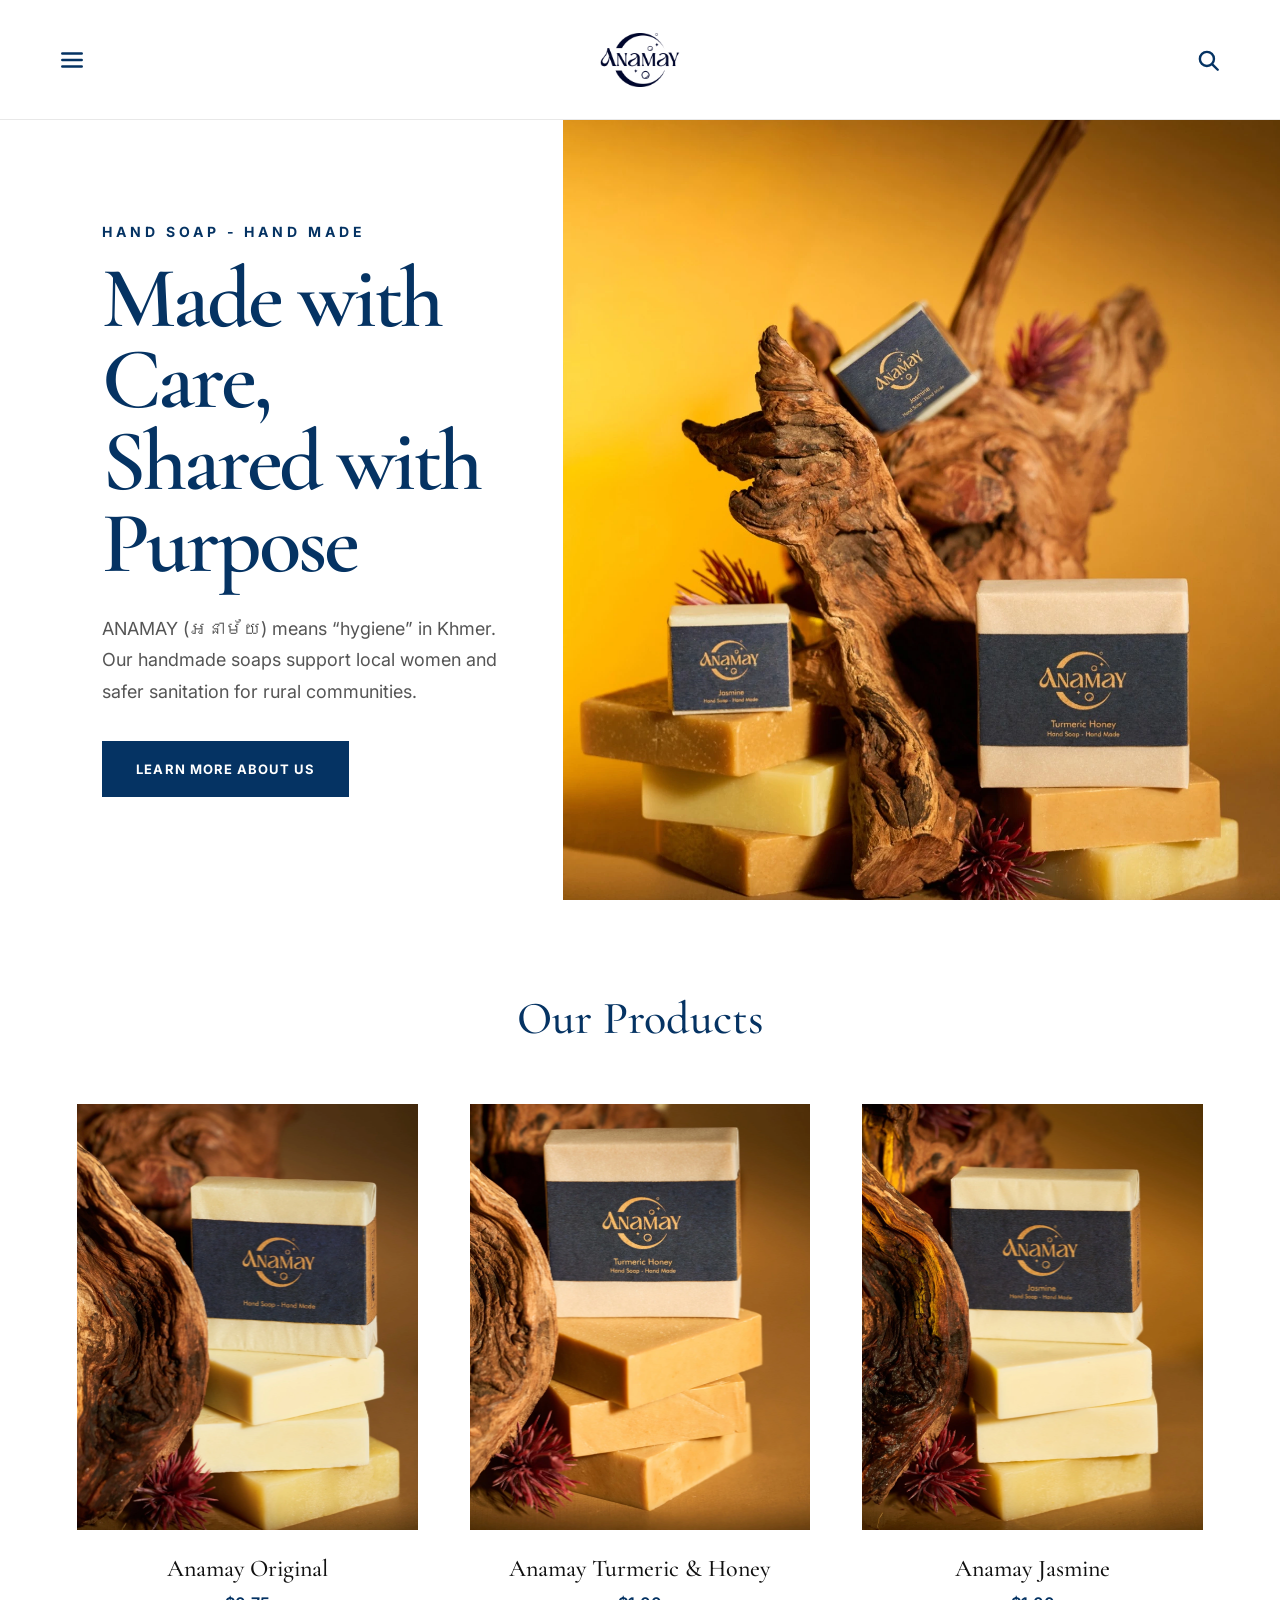
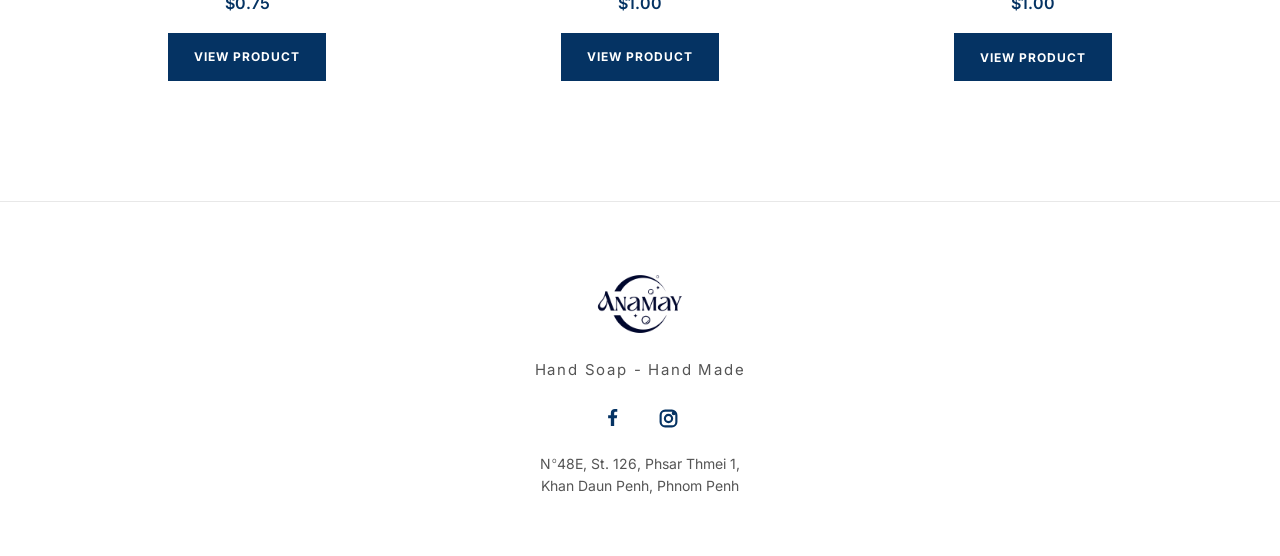
==== commit d94774b1: "Added Video and Refactor Image and CSS" ====
--- a/index.html
+++ b/index.html
@@ -62,7 +62,7 @@
     </div>
 
     <div class="hero-image">
-      <img src="./images/hero.jpg" alt="Anamay handmade soap" />
+      <img src="./images/hero.webp" alt="Anamay handmade soap" />
     </div>
   </section>
 
@@ -72,7 +72,7 @@
     <div class="product-grid">
       <article class="product-card">
         <a href="./anamay-original/" class="product-image">
-          <img src="./images/product-original.jpg" alt="Anamay Original soap" />
+          <img src="./images/product-original.webp" alt="Anamay Original soap" />
         </a>
         <h3>Anamay Original</h3>
         <p class="price">$0.75</p>
@@ -81,7 +81,7 @@
 
       <article class="product-card">
         <a href="./turmeric-honey/" class="product-image">
-          <img src="./images/product-turmeric-honey.jpg" alt="Anamay Turmeric and Honey soap" />
+          <img src="./images/product-turmeric-honey.webp" alt="Anamay Turmeric and Honey soap" />
         </a>
         <h3>Anamay Turmeric &amp; Honey</h3>
         <p class="price">$1.00</p>
@@ -90,7 +90,7 @@
 
       <article class="product-card">
         <a href="./jasmine/" class="product-image">
-          <img src="./images/product-jasmine.jpg" alt="Anamay Jasmine soap" />
+          <img src="./images/product-jasmine.webp" alt="Anamay Jasmine soap" />
         </a>
         <h3>Anamay Jasmine</h3>
         <p class="price">$1.00</p>
--- a/styles.css
+++ b/styles.css
@@ -5,7 +5,28 @@
   --muted: #555555;
   --border: #e8e8e8;
   --soft: #f8f8f8;
-}
+  --heading-font: "Cormorant Garamond", serif;
+  --body-font: "Inter", Arial, sans-serif;
+  --section-max: 980px;
+  --wide-section-max: 1120px;
+  --text-max: 850px;
+  --section-padding-top: 88px;
+  --section-padding-bottom: 72px;
+  --mobile-section-padding-top: 62px;
+  --mobile-section-padding-bottom: 54px;
+  --section-title-size: clamp(56px, 6vw, 96px);
+  --mobile-section-title-size: clamp(42px, 11vw, 64px);
+  --section-text-size: 18px;
+  --mobile-section-text-size: 16px;
+  --section-text-line-height: 1.85;
+  --mobile-section-text-line-height: 1.7;
+  --title-text-gap: 30px;
+  --mobile-title-text-gap: 24px;
+}
+
+/* =========================
+   BASE
+========================= */
 
 * {
   box-sizing: border-box;
@@ -19,7 +40,7 @@
   margin: 0;
   background: var(--white);
   color: var(--text);
-  font-family: "Inter", Arial, sans-serif;
+  font-family: var(--body-font);
 }
 
 img {
@@ -27,7 +48,10 @@
   display: block;
 }
 
-/* SHARED HEADER */
+/* =========================
+   SHARED HEADER
+========================= */
+
 .site-header {
   height: 120px;
   background: var(--white);
@@ -76,7 +100,12 @@
   stroke-linecap: round;
 }
 
+/* =========================
+   SEARCH
+========================= */
+
 .header-search {
+  position: relative;
   display: flex;
   align-items: center;
   gap: 10px;
@@ -97,11 +126,6 @@
   width: 210px;
   opacity: 1;
   padding: 8px 4px;
-}
-
-/* PRODUCT SEARCH */
-.header-search {
-  position: relative;
 }
 
 .search-results {
@@ -146,7 +170,7 @@
 .search-result-item strong {
   display: block;
   color: var(--brand-blue);
-  font-family: "Cormorant Garamond", serif;
+  font-family: var(--heading-font);
   font-size: 20px;
   line-height: 1;
   font-weight: 600;
@@ -166,13 +190,9 @@
   text-align: left;
 }
 
-@media (max-width: 900px) {
-  .search-results {
-    width: min(310px, 82vw);
-    top: 46px;
-  }
-}
-
+/* =========================
+   SIDE MENU
+========================= */
 
 .side-menu {
   position: fixed;
@@ -210,8 +230,15 @@
 .side-menu a {
   color: var(--brand-blue);
   text-decoration: none;
-  font-family: "Cormorant Garamond", serif;
+  font-family: var(--heading-font);
   font-size: 32px;
+}
+
+.home-page .side-menu a[href="../home/"],
+.about-us-page .side-menu a[href="../about-us/"],
+.our-journey-page .side-menu a[href="../our-journey/"],
+.our-impact-page .side-menu a[href="../our-impact/"] {
+  font-weight: 700;
 }
 
 .menu-backdrop {
@@ -229,7 +256,106 @@
   pointer-events: auto;
 }
 
-/* HOME */
+/* =========================
+   SHARED TYPOGRAPHY
+========================= */
+
+.section-title,
+.about-section h1,
+.process-section h2,
+.impact-section h1,
+.impact-section h2,
+.brand-video-copy h2,
+.founder-content h2,
+.journey-clean-block h2 {
+  margin: 0;
+  color: var(--brand-blue);
+  font-family: var(--heading-font);
+  font-size: var(--section-title-size);
+  line-height: 0.95;
+  font-weight: 600;
+  letter-spacing: -0.035em;
+}
+
+.section-text,
+.text-block p,
+.info-card p,
+.impact-text p,
+.brand-video-copy p,
+.founder-content p,
+.journey-clean-block p {
+  color: var(--muted);
+  font-size: var(--section-text-size);
+  line-height: var(--section-text-line-height);
+}
+
+.text-block p,
+.impact-text p,
+.journey-clean-block p {
+  margin: 0 0 18px;
+}
+
+.text-block p:last-child,
+.impact-text p:last-child,
+.journey-clean-block p:last-child {
+  margin-bottom: 0;
+}
+
+.narrow {
+  max-width: var(--text-max);
+  margin-left: auto;
+  margin-right: auto;
+}
+
+.center-text {
+  text-align: center;
+}
+
+/* =========================
+   SHARED CONTENT PAGE LAYOUT
+========================= */
+
+.about-page,
+.impact-page {
+  padding: 0 8vw 120px;
+}
+
+.about-section,
+.process-section,
+.impact-section,
+.brand-video-section {
+  max-width: var(--section-max);
+  margin: 0 auto;
+  padding-top: var(--section-padding-top);
+  text-align: center;
+}
+
+.about-section,
+.brand-video-section,
+.founder-section,
+.mission-vision-section,
+.process-section {
+  padding-bottom: var(--section-padding-bottom);
+  border-bottom: 1px solid var(--border);
+}
+
+.about-us-page .about-section,
+.our-impact-page .impact-section {
+  padding-top: 92px;
+}
+
+.about-section .text-block,
+.process-intro,
+.impact-text,
+.brand-video-copy p {
+  max-width: var(--text-max);
+  margin: var(--title-text-gap) auto 0;
+}
+
+/* =========================
+   HOME
+========================= */
+
 .hero {
   min-height: calc(100vh - 120px);
   display: grid;
@@ -256,7 +382,7 @@
 .hero h1 {
   margin: 0;
   color: var(--brand-blue);
-  font-family: "Cormorant Garamond", serif;
+  font-family: var(--heading-font);
   font-size: clamp(64px, 6.8vw, 124px);
   line-height: 0.94;
   font-weight: 600;
@@ -276,6 +402,9 @@
   display: inline-flex;
   align-items: center;
   justify-content: center;
+  width: fit-content;
+  min-height: 56px;
+  padding: 0 34px;
   background: var(--brand-blue);
   color: var(--white);
   text-decoration: none;
@@ -283,9 +412,6 @@
   letter-spacing: 0.08em;
   font-size: 13px;
   font-weight: 700;
-  min-height: 56px;
-  padding: 0 34px;
-  width: fit-content;
   transition: opacity 0.2s ease;
 }
 
@@ -315,7 +441,7 @@
   margin: 0 0 58px;
   color: var(--brand-blue);
   text-align: center;
-  font-family: "Cormorant Garamond", serif;
+  font-family: var(--heading-font);
   font-size: 46px;
   font-weight: 500;
 }
@@ -354,7 +480,7 @@
 
 .product-card h3 {
   margin: 0 0 10px;
-  font-family: "Cormorant Garamond", serif;
+  font-family: var(--heading-font);
   font-size: 24px;
   color: var(--text);
   font-weight: 500;
@@ -373,70 +499,15 @@
   font-size: 12px;
 }
 
-/* CLEAN CONTENT PAGES */
-.about-page,
-.impact-page {
-  padding: 0 8vw 120px;
-}
-
-.about-section,
-.process-section,
-.impact-section {
-  max-width: 980px;
-  margin: 0 auto;
-  padding-top: 88px;
-  text-align: center;
-}
-
-.about-section h1,
-.process-section h2,
-.impact-section h1,
-.impact-section h2,
-.journey-clean-block h2 {
-  margin: 0;
-  color: var(--brand-blue);
-  font-family: "Cormorant Garamond", serif;
-  font-size: clamp(56px, 6vw, 96px);
-  line-height: 0.95;
-  font-weight: 600;
-  letter-spacing: -0.035em;
-  text-align: center;
-}
-
-.text-block p,
-.info-card p,
-.impact-text p,
-.journey-clean-block p {
-  color: var(--muted);
-  font-size: 18px;
-  line-height: 1.85;
-}
-
-.text-block p,
-.impact-text p,
-.journey-clean-block p {
-  margin: 0 0 18px;
-}
-
-.narrow {
-  max-width: 850px;
-  margin-left: auto;
-  margin-right: auto;
-}
-
-.center-text {
-  text-align: center;
-}
-
-.about-section .text-block {
-  margin-top: 30px;
-}
+/* =========================
+   MISSION / VISION
+========================= */
 
 .mission-vision-section {
   display: grid;
   grid-template-columns: repeat(2, minmax(0, 1fr));
   gap: 28px;
-  padding-top: 70px;
+  padding-top: 72px;
 }
 
 .info-card {
@@ -449,7 +520,7 @@
 .info-card h2 {
   margin: 0 0 18px;
   color: var(--brand-blue);
-  font-family: "Cormorant Garamond", serif;
+  font-family: var(--heading-font);
   font-size: clamp(34px, 3.2vw, 52px);
   line-height: 1;
   font-weight: 600;
@@ -459,53 +530,82 @@
   margin: 0;
 }
 
-.process-intro,
-.impact-text {
-  max-width: 860px;
-  margin: 26px auto 34px;
-}
-
-.journey-page {
-  min-height: calc(100vh - 120px);
-}
-
-.journey-clean-section {
-  max-width: 980px;
+/* =========================
+   MEET OUR FOUNDER
+========================= */
+
+.founder-section {
+  max-width: var(--wide-section-max);
   margin: 0 auto;
-  padding: 82px 0 120px;
+  padding-top: 72px;
+  display: grid;
+  grid-template-columns: 46% 54%;
+  gap: 64px;
+  align-items: center;
+}
+
+.founder-image {
+  width: 100%;
+  aspect-ratio: 4 / 5;
+  overflow: hidden;
+  background: var(--soft);
+}
+
+.founder-image img {
+  width: 100%;
+  height: 100%;
+  object-fit: cover;
+  object-position: center;
+}
+
+.founder-content {
+  width: 100%;
+  max-width: 640px;
+  justify-self: center;
+  align-self: center;
   text-align: center;
 }
 
-.journey-clean-block {
-  max-width: 860px;
-  margin: 0 auto 54px;
-  padding-bottom: 54px;
-  border-bottom: 1px solid var(--border);
+.founder-content h2 {
+  white-space: nowrap;
   text-align: center;
 }
 
-.journey-clean-block:last-child {
-  margin-bottom: 0;
-  padding-bottom: 0;
-  border-bottom: 0;
-}
-
-.journey-clean-block h2 {
-  margin-bottom: 18px;
-  font-size: clamp(38px, 4vw, 62px);
-}
-
-.journey-clean-block p {
-  margin: 0;
-}
-
-.impact-section-divider {
-  margin-top: 86px;
-  padding-top: 86px;
-  border-top: 1px solid var(--border);
-}
-
-/* SHARED GALLERIES */
+.founder-content p {
+  max-width: 640px;
+  margin: var(--title-text-gap) auto 0;
+  text-align: center;
+}
+
+/* =========================
+   ABOUT VIDEO / OUR PRODUCTS
+========================= */
+
+.brand-video-section {
+  padding-top: 72px;
+}
+
+.brand-video-copy p {
+  margin-bottom: 36px;
+}
+
+.brand-video-wrap {
+  width: 100%;
+  background: var(--soft);
+  overflow: hidden;
+}
+
+.brand-video-wrap video {
+  width: 100%;
+  display: block;
+  aspect-ratio: 16 / 9;
+  object-fit: cover;
+}
+
+/* =========================
+   SHARED GALLERIES
+========================= */
+
 .gallery {
   max-width: 940px;
   margin: 0 auto;
@@ -565,14 +665,85 @@
   opacity: 1;
 }
 
-/* PRODUCT DETAIL */
+/* =========================
+   OUR PROCESS
+========================= */
+
+.process-section {
+  padding-bottom: 0;
+  border-bottom: 0;
+}
+
+.process-intro {
+  margin-bottom: 34px;
+}
+
+/* =========================
+   OUR JOURNEY PAGE
+========================= */
+
+.journey-page {
+  min-height: calc(100vh - 120px);
+}
+
+.journey-clean-section {
+  max-width: var(--section-max);
+  margin: 0 auto;
+  padding: 82px 0 120px;
+  text-align: center;
+}
+
+.journey-clean-block {
+  max-width: 860px;
+  margin: 0 auto 54px;
+  padding-bottom: 54px;
+  border-bottom: 1px solid var(--border);
+  text-align: center;
+}
+
+.journey-clean-block:last-child {
+  margin-bottom: 0;
+  padding-bottom: 0;
+  border-bottom: 0;
+}
+
+.journey-clean-block h2 {
+  font-size: clamp(38px, 4vw, 62px);
+}
+
+.journey-clean-block p {
+  margin: var(--title-text-gap) auto 0;
+}
+
+.our-journey-page .journey-awareness-gallery {
+  margin-top: 38px;
+}
+
+.our-journey-page .journey-awareness-gallery .main-image-wrap {
+  aspect-ratio: 16 / 9;
+}
+
+/* =========================
+   OUR IMPACT PAGE
+========================= */
+
+.impact-section-divider {
+  margin-top: 86px;
+  padding-top: 86px;
+  border-top: 1px solid var(--border);
+}
+
+/* =========================
+   PRODUCT DETAIL
+========================= */
+
 .product-page {
   min-height: calc(100vh - 120px);
   display: grid;
   grid-template-columns: 52% 48%;
   align-items: center;
   gap: 6vw;
-  padding: 70px 8vw;
+  padding: 88px 8vw 96px;
 }
 
 .product-gallery {
@@ -604,11 +775,16 @@
 .product-info h1 {
   margin: 0 0 22px;
   color: var(--brand-blue);
-  font-family: "Cormorant Garamond", serif;
+  font-family: var(--heading-font);
   font-size: clamp(58px, 7vw, 112px);
   line-height: 0.95;
   font-weight: 600;
   letter-spacing: -0.035em;
+}
+
+.turmeric-page .product-info h1,
+.jasmine-page .product-info h1 {
+  max-width: 620px;
 }
 
 .product-detail-price {
@@ -671,22 +847,25 @@
   color: var(--white);
 }
 
-/* SHARED SOCIAL ICONS */
+/* =========================
+   SHARED SOCIAL ICONS
+========================= */
+
 .social-links,
 .inquiry-icons {
   display: flex;
-  justify-content: center;
   align-items: center;
   gap: 22px;
+}
+
+.social-links {
+  justify-content: center;
+  margin-bottom: 18px;
 }
 
 .inquiry-icons {
   justify-content: flex-start;
   gap: 18px;
-}
-
-.social-links {
-  margin-bottom: 18px;
 }
 
 .social-links a,
@@ -711,7 +890,8 @@
   transform: translateY(-2px);
 }
 
-.facebook-icon path {
+.facebook-icon path,
+.telegram-icon path {
   fill: currentColor;
 }
 
@@ -732,11 +912,10 @@
   transform: translateY(-1px);
 }
 
-.telegram-icon path {
-  fill: currentColor;
-}
-
-/* SHARED FOOTER */
+/* =========================
+   SHARED FOOTER
+========================= */
+
 .site-footer {
   border-top: 1px solid var(--border);
   padding: 54px 24px 58px;
@@ -770,7 +949,10 @@
   margin-left: 1px;
 }
 
-/* MOBILE */
+/* =========================
+   MOBILE
+========================= */
+
 @media (max-width: 900px) {
   .site-header {
     height: 96px;
@@ -790,6 +972,11 @@
     width: 135px;
   }
 
+  .search-results {
+    width: min(310px, 82vw);
+    top: 46px;
+  }
+
   .hero {
     min-height: auto;
     grid-template-columns: 1fr;
@@ -831,51 +1018,101 @@
 
   .about-section,
   .process-section,
-  .impact-section {
-    padding-top: 62px;
+  .impact-section,
+  .brand-video-section {
+    padding-top: var(--mobile-section-padding-top);
+  }
+
+  .about-us-page .about-section,
+  .our-impact-page .impact-section {
+    padding-top: 64px;
+  }
+
+  .about-section,
+  .brand-video-section,
+  .founder-section,
+  .mission-vision-section,
+  .process-section {
+    padding-bottom: var(--mobile-section-padding-bottom);
   }
 
   .about-section h1,
   .process-section h2,
   .impact-section h1,
-  .impact-section h2 {
-    font-size: clamp(42px, 11vw, 64px);
+  .impact-section h2,
+  .brand-video-copy h2,
+  .founder-content h2,
+  .journey-clean-block h2 {
+    font-size: var(--mobile-section-title-size);
+    line-height: 0.95;
   }
 
   .text-block p,
   .info-card p,
   .impact-text p,
+  .brand-video-copy p,
+  .founder-content p,
   .journey-clean-block p {
-    font-size: 16px;
+    font-size: var(--mobile-section-text-size);
+    line-height: var(--mobile-section-text-line-height);
+  }
+
+  .about-section .text-block,
+  .process-intro,
+  .impact-text,
+  .brand-video-copy p,
+  .journey-clean-block p {
+    margin-top: var(--mobile-title-text-gap);
   }
 
   .mission-vision-section {
     grid-template-columns: 1fr;
     gap: 18px;
-    padding-top: 48px;
+    padding-top: 54px;
   }
 
   .info-card {
     padding: 28px 24px 32px;
   }
 
-  .journey-clean-section {
-    padding-top: 58px;
-    padding-bottom: 86px;
-  }
-
-  .journey-clean-block {
-    padding-bottom: 42px;
-    margin-bottom: 42px;
-  }
-
-  .journey-clean-block h2 {
-    font-size: clamp(34px, 10vw, 48px);
-  }
-
-  .impact-section-divider {
-    margin-top: 58px;
-    padding-top: 58px;
+  .founder-section {
+    margin-top: 0;
+    grid-template-columns: 1fr;
+    gap: 28px;
+  }
+
+  .founder-content {
+    order: 1;
+    width: 100%;
+    max-width: 100%;
+    justify-self: center;
+    text-align: center;
+  }
+
+  .founder-content h2 {
+    white-space: normal;
+    text-align: center;
+  }
+
+  .founder-content p {
+    margin: var(--mobile-title-text-gap) auto 0;
+    max-width: 100%;
+    text-align: center;
+  }
+
+  .founder-image {
+    order: 2;
+    width: 82%;
+    max-width: 360px;
+    margin: 0 auto;
+  }
+
+  .brand-video-copy p {
+    margin-bottom: 28px;
+  }
+
+  .brand-video-wrap video {
+    aspect-ratio: 16 / 9;
   }
 
   .main-image-wrap {
@@ -892,125 +1129,6 @@
     height: 52px;
   }
 
-  .product-page {
-    grid-template-columns: 1fr;
-    gap: 44px;
-    padding: 30px 22px 70px;
-  }
-
-  .product-main-wrap {
-    width: 100%;
-    aspect-ratio: 4 / 5;
-  }
-
-  .product-gallery .thumbnail-row {
-    width: 100%;
-  }
-
-  .product-info {
-    max-width: none;
-  }
-
-  .product-info h1 {
-    font-size: clamp(52px, 15vw, 76px);
-  }
-
-  .product-detail-price {
-    margin-bottom: 34px;
-  }
-
-  .footer-logo {
-    width: 175px;
-    height: 88px;
-  }
-}
-
-
-/* PAGE-SPECIFIC REFINEMENTS FOR GITHUB READY VERSION */
-.home-page .side-menu a[href="../home/"],
-.about-us-page .side-menu a[href="../about-us/"],
-.our-journey-page .side-menu a[href="../our-journey/"],
-.our-impact-page .side-menu a[href="../our-impact/"] {
-  font-weight: 700;
-}
-
-.about-us-page .about-section {
-  padding-top: 92px;
-}
-
-.our-journey-page .journey-clean-section {
-  max-width: 980px;
-}
-
-.our-journey-page .journey-clean-block h2,
-.our-impact-page .impact-section h1,
-.our-impact-page .impact-section h2 {
-  color: var(--brand-blue);
-}
-
-.our-impact-page .impact-section {
-  padding-top: 92px;
-}
-
-.product-detail-page .site-header {
-  position: sticky;
-}
-
-.product-detail-page .product-page {
-  padding-top: 88px;
-  padding-bottom: 96px;
-}
-
-.turmeric-page .product-info h1,
-.jasmine-page .product-info h1 {
-  max-width: 620px;
-}
-
-@media (max-width: 900px) {
-  .product-detail-page .product-page {
-    padding-top: 38px;
-  }
-
-  .about-us-page .about-section,
-  .our-impact-page .impact-section {
-    padding-top: 64px;
-  }
-}
-
-
-/* JOURNEY AWARENESS SECTION */
-.our-journey-page .journey-awareness-gallery {
-  margin-top: 38px;
-}
-
-.our-journey-page .journey-awareness-gallery .main-image-wrap {
-  aspect-ratio: 16 / 9;
-}
-
-.our-journey-page .journey-clean-block h2 {
-  font-size: clamp(38px, 4vw, 62px);
-}
-
-.our-journey-page .journey-clean-block p {
-  font-size: 18px;
-  line-height: 1.85;
-}
-
-@media (max-width: 900px) {
-  .our-journey-page .journey-awareness-gallery {
-    margin-top: 30px;
-  }
-
-  .our-journey-page .journey-awareness-gallery .main-image-wrap {
-    aspect-ratio: 4 / 5;
-  }
-
-  .our-journey-page .journey-clean-block p {
-    font-size: 16px;
-  }
-}
-@media (max-width: 900px) {
-  /* Show full image and remove empty space under slideshow photos */
   .impact-gallery .main-image-wrap,
   .process-gallery .main-image-wrap,
   .our-journey-page .journey-awareness-gallery .main-image-wrap {
@@ -1030,100 +1148,74 @@
     object-fit: contain;
   }
 
-  /* Center thumbnails on mobile */
   .impact-gallery .thumbnail-row,
   .process-gallery .thumbnail-row,
   .our-journey-page .journey-awareness-gallery .thumbnail-row {
     justify-content: center;
   }
-}
-/* MEET OUR FOUNDER */
-.founder-section {
-  max-width: 1120px;
-  margin: 86px auto 0;
-  display: grid;
-  grid-template-columns: 46% 54%;
-  gap: 64px;
-  align-items: center;
-}
-
-.founder-image {
-  width: 100%;
-  aspect-ratio: 4 / 5;
-  overflow: hidden;
-  background: var(--soft);
-}
-
-.founder-image img {
-  width: 100%;
-  height: 100%;
-  object-fit: cover;
-  object-position: center;
-}
-
-.founder-content {
-  width: 100%;
-  max-width: 700px;
-  justify-self: center;
-  align-self: center;
-  text-align: left;
-}
-
-.founder-content h2 {
-  margin: 0 0 24px;
-  color: var(--brand-blue);
-  font-family: "Cormorant Garamond", serif;
-  font-size: clamp(52px, 4.5vw, 76px);
-  line-height: 1;
-  font-weight: 600;
-  letter-spacing: -0.035em;
-  white-space: nowrap;
-  text-align: left;
-}
-
-.founder-content p {
-  margin: 0;
-  color: var(--muted);
-  font-size: 18px;
-  line-height: 1.85;
-  max-width: 640px;
-  text-align: left;
-}
-/* MOBILE */
+
+  .journey-clean-section {
+    padding-top: 58px;
+    padding-bottom: 86px;
+  }
+
+  .journey-clean-block {
+    padding-bottom: 42px;
+    margin-bottom: 42px;
+  }
+
+  .journey-clean-block h2 {
+    font-size: clamp(34px, 10vw, 48px);
+  }
+
+  .our-journey-page .journey-awareness-gallery {
+    margin-top: 30px;
+  }
+
+  .impact-section-divider {
+    margin-top: 58px;
+    padding-top: 58px;
+  }
+
+  .product-page {
+    grid-template-columns: 1fr;
+    gap: 44px;
+    padding: 38px 22px 70px;
+  }
+
+  .product-main-wrap {
+    width: 100%;
+    aspect-ratio: 4 / 5;
+  }
+
+  .product-gallery .thumbnail-row {
+    width: 100%;
+  }
+
+  .product-info {
+    max-width: none;
+  }
+
+  .product-info h1 {
+    font-size: clamp(52px, 15vw, 76px);
+  }
+
+  .product-detail-price {
+    margin-bottom: 34px;
+  }
+
+  .footer-logo {
+    width: 175px;
+    height: 88px;
+  }
+}
+/* OUR IMPACT PAGE SPACING FIX */
+.our-impact-page .impact-text {
+  margin-bottom: 46px;
+}
+
 @media (max-width: 900px) {
-  .about-us-page .founder-section {
-    grid-template-columns: 1fr;
-    gap: 28px;
-  }
-
-  .about-us-page .founder-content {
-    order: 1;
-    width: 100%;
-    max-width: 100%;
-    justify-self: center;
-    text-align: center;
-  }
-
-  .about-us-page .founder-content h2 {
-    text-align: center;
-    white-space: normal;
-    font-size: clamp(38px, 10vw, 52px);
-    line-height: 1;
-    margin-bottom: 16px;
-  }
-
-  .about-us-page .founder-content p {
-    margin: 0 auto;
-    max-width: 100%;
-    text-align: center;
-    font-size: 15.5px;
-    line-height: 1.7;
-  }
-
-  .about-us-page .founder-image {
-    order: 2;
-    width: 82%;
-    max-width: 360px;
-    margin: 0 auto;
+  .our-impact-page .impact-text {
+    margin-bottom: 34px;
   }
 }
